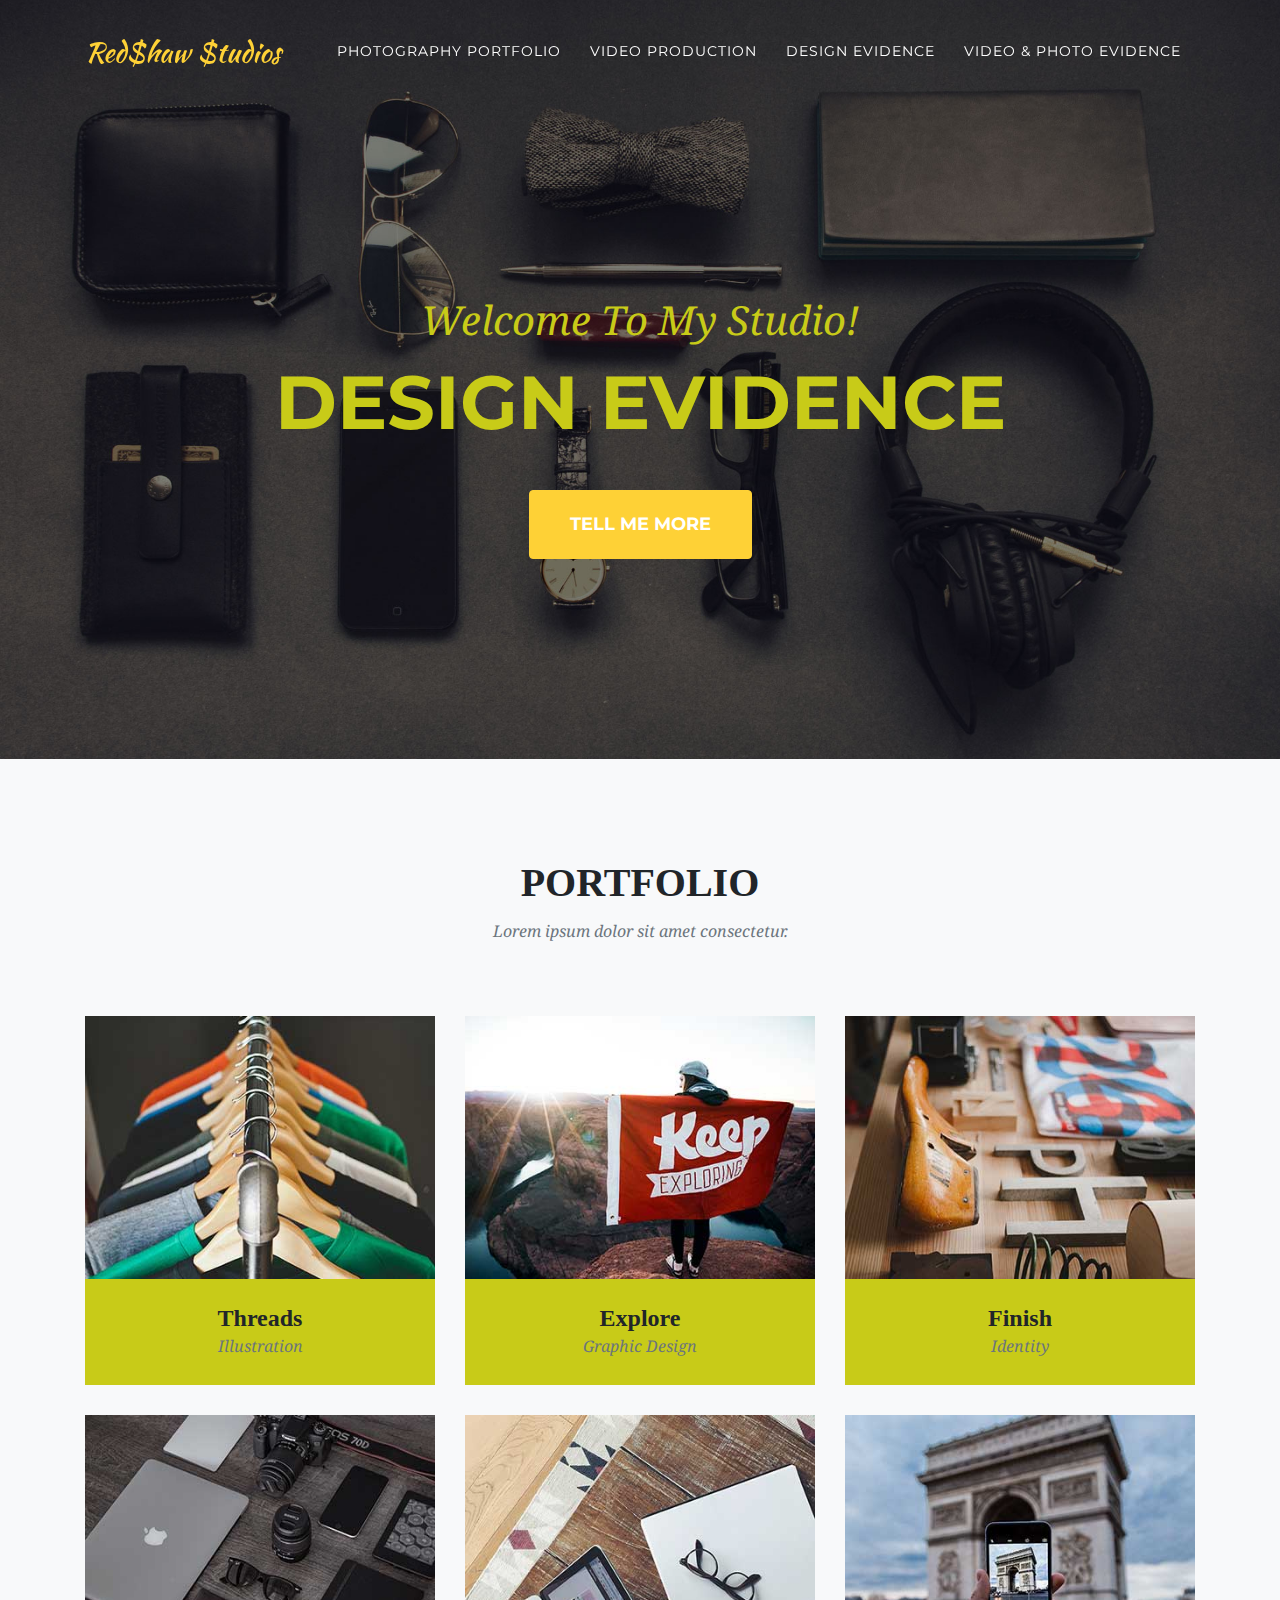
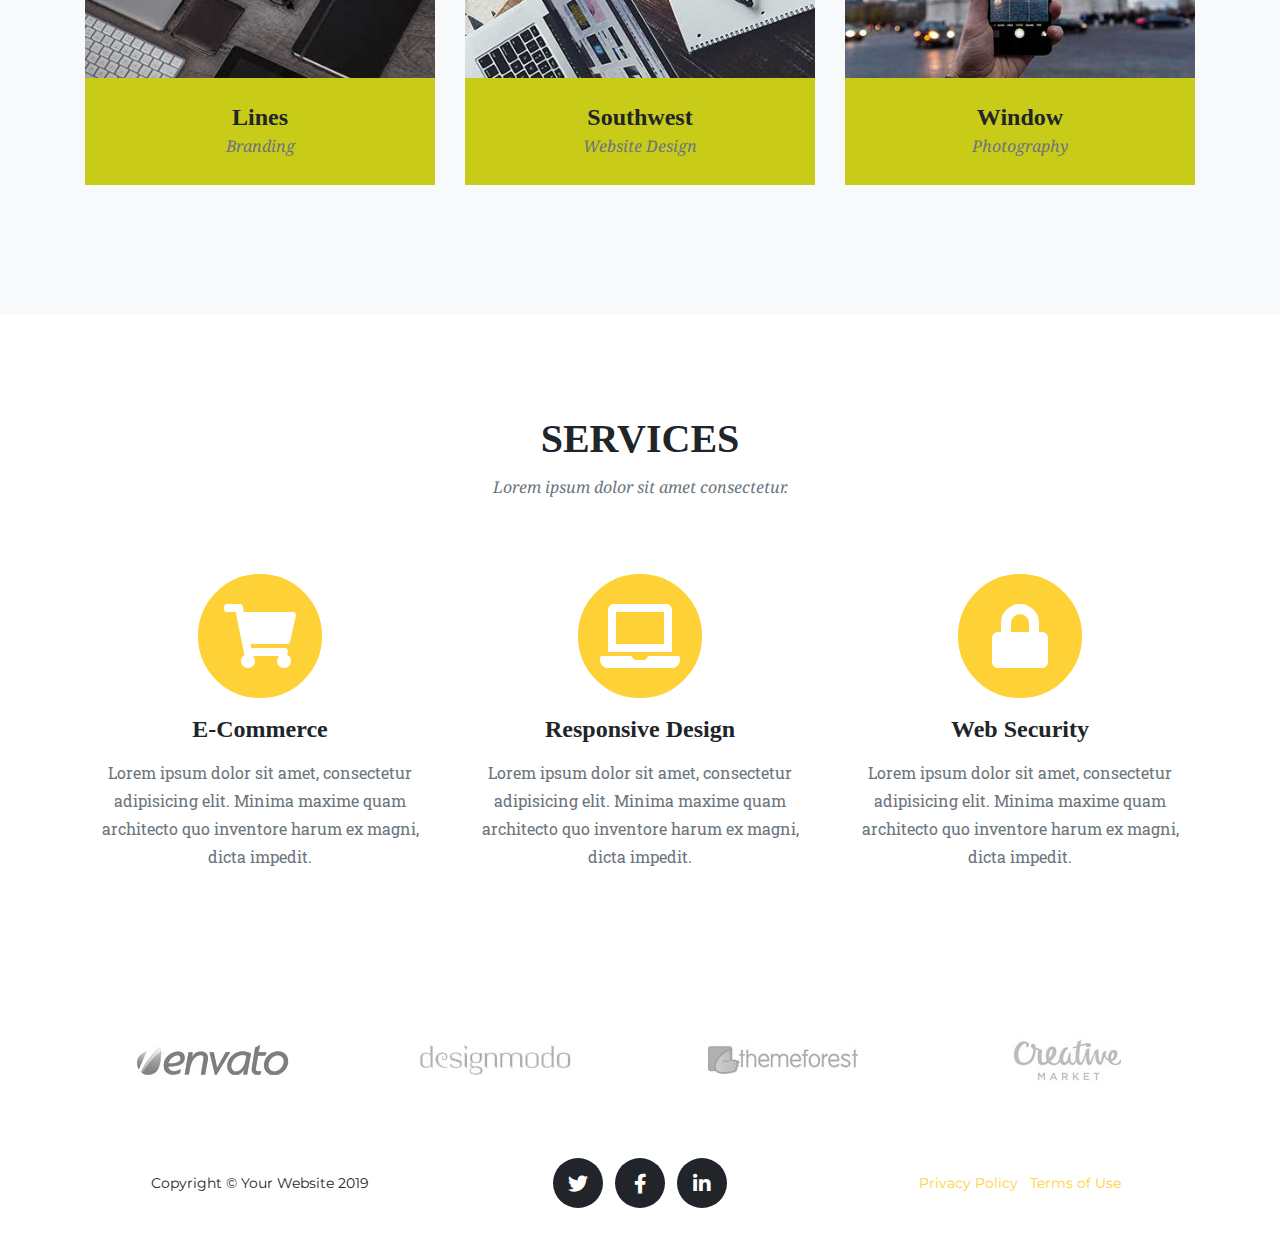
==== design-evidence.html @ 35db387f "initial commit" ====
<!DOCTYPE html>
<html lang="en">

<head>

  <meta charset="utf-8">
  <meta name="viewport" content="width=device-width, initial-scale=1, shrink-to-fit=no">
  <meta name="description" content="">
  <meta name="author" content="">

  <title>Agency - Start Bootstrap Theme</title>

  <!-- Bootstrap core CSS -->
  <link href="vendor/bootstrap/css/bootstrap.min.css" rel="stylesheet">

  <!-- Custom fonts for this template -->
  <link href="vendor/fontawesome-free/css/all.min.css" rel="stylesheet" type="text/css">
  <link href="https://fonts.googleapis.com/css?family=Montserrat:400,700" rel="stylesheet" type="text/css">
  <link href='https://fonts.googleapis.com/css?family=Kaushan+Script' rel='stylesheet' type='text/css'>
  <link href='https://fonts.googleapis.com/css?family=Droid+Serif:400,700,400italic,700italic' rel='stylesheet' type='text/css'>
  <link href='https://fonts.googleapis.com/css?family=Roboto+Slab:400,100,300,700' rel='stylesheet' type='text/css'>

  <!-- Custom styles for this template -->
  <link href="css/agency.css" rel="stylesheet">

</head>

<body id="page-top">

  <!-- Navigation -->
  <nav class="navbar navbar-expand-lg navbar-dark fixed-top" id="mainNav">
    <div class="container">
      <a class="navbar-brand" href="index.html">Red$haw $tudios</a>
      <button class="navbar-toggler navbar-toggler-right" type="button" data-toggle="collapse" data-target="#navbarResponsive" aria-controls="navbarResponsive" aria-expanded="false" aria-label="Toggle navigation">
        Menu
        <i class="fas fa-bars"></i>
      </button>
      <div class="collapse navbar-collapse" id="navbarResponsive">
        <ul class="navbar-nav text-uppercase ml-auto">
          <li class="nav-item">
            <a class="nav-link" href="photography-portfolio.html">Photography Portfolio</a>
          </li>
          <li class="nav-item">
            <a class="nav-link" href="video-production.html">Video Production</a>
          </li>
          <li class="nav-item">
            <a class="nav-link" href="design-evidence.html">Design Evidence</a>
          </li>
          <li class="nav-item">
            <a class="nav-link" href="video-photography-evidence.html">Video & Photo Evidence</a>
          </li>

        </ul>
      </div>
    </div>
  </nav>

  <!-- Header -->
  <header class="masthead">
    <div class="container">
      <div class="intro-text">
        <div class="intro-lead-in">Welcome To My Studio!</div>
        <div class="intro-heading text-uppercase">Design Evidence</div>
        <a class="btn btn-primary btn-xl text-uppercase js-scroll-trigger" href="#services">Tell Me More</a>
      </div>
    </div>
  </header>



  <!-- Portfolio Grid -->
  <section class="bg-light page-section" id="portfolio">
    <div class="container">
      <div class="row">
        <div class="col-lg-12 text-center">
          <h2 class="section-heading text-uppercase">Portfolio</h2>
          <h3 class="section-subheading text-muted">Lorem ipsum dolor sit amet consectetur.</h3>
        </div>
      </div>
      <div class="row">
        <div class="col-md-4 col-sm-6 portfolio-item">
          <a class="portfolio-link" data-toggle="modal" href="#portfolioModal1">
            <div class="portfolio-hover">
              <div class="portfolio-hover-content">
                <i class="fas fa-plus fa-3x"></i>
              </div>
            </div>
            <img class="img-fluid" src="img/portfolio/01-thumbnail.jpg" alt="">
          </a>
          <div class="portfolio-caption">
            <h4>Threads</h4>
            <p class="text-muted">Illustration</p>
          </div>
        </div>
        <div class="col-md-4 col-sm-6 portfolio-item">
          <a class="portfolio-link" data-toggle="modal" href="#portfolioModal2">
            <div class="portfolio-hover">
              <div class="portfolio-hover-content">
                <i class="fas fa-plus fa-3x"></i>
              </div>
            </div>
            <img class="img-fluid" src="img/portfolio/02-thumbnail.jpg" alt="">
          </a>
          <div class="portfolio-caption">
            <h4>Explore</h4>
            <p class="text-muted">Graphic Design</p>
          </div>
        </div>
        <div class="col-md-4 col-sm-6 portfolio-item">
          <a class="portfolio-link" data-toggle="modal" href="#portfolioModal3">
            <div class="portfolio-hover">
              <div class="portfolio-hover-content">
                <i class="fas fa-plus fa-3x"></i>
              </div>
            </div>
            <img class="img-fluid" src="img/portfolio/03-thumbnail.jpg" alt="">
          </a>
          <div class="portfolio-caption">
            <h4>Finish</h4>
            <p class="text-muted">Identity</p>
          </div>
        </div>
        <div class="col-md-4 col-sm-6 portfolio-item">
          <a class="portfolio-link" data-toggle="modal" href="#portfolioModal4">
            <div class="portfolio-hover">
              <div class="portfolio-hover-content">
                <i class="fas fa-plus fa-3x"></i>
              </div>
            </div>
            <img class="img-fluid" src="img/portfolio/04-thumbnail.jpg" alt="">
          </a>
          <div class="portfolio-caption">
            <h4>Lines</h4>
            <p class="text-muted">Branding</p>
          </div>
        </div>
        <div class="col-md-4 col-sm-6 portfolio-item">
          <a class="portfolio-link" data-toggle="modal" href="#portfolioModal5">
            <div class="portfolio-hover">
              <div class="portfolio-hover-content">
                <i class="fas fa-plus fa-3x"></i>
              </div>
            </div>
            <img class="img-fluid" src="img/portfolio/05-thumbnail.jpg" alt="">
          </a>
          <div class="portfolio-caption">
            <h4>Southwest</h4>
            <p class="text-muted">Website Design</p>
          </div>
        </div>
        <div class="col-md-4 col-sm-6 portfolio-item">
          <a class="portfolio-link" data-toggle="modal" href="#portfolioModal6">
            <div class="portfolio-hover">
              <div class="portfolio-hover-content">
                <i class="fas fa-plus fa-3x"></i>
              </div>
            </div>
            <img class="img-fluid" src="img/portfolio/06-thumbnail.jpg" alt="">
          </a>
          <div class="portfolio-caption">
            <h4>Window</h4>
            <p class="text-muted">Photography</p>
          </div>
        </div>
      </div>
    </div>
  </section>

  <!-- Services -->
  <section class="page-section" id="services">
    <div class="container">
      <div class="row">
        <div class="col-lg-12 text-center">
          <h2 class="section-heading text-uppercase">Services</h2>
          <h3 class="section-subheading text-muted">Lorem ipsum dolor sit amet consectetur.</h3>
        </div>
      </div>
      <div class="row text-center">
        <div class="col-md-4">
          <span class="fa-stack fa-4x">
            <i class="fas fa-circle fa-stack-2x text-primary"></i>
            <i class="fas fa-shopping-cart fa-stack-1x fa-inverse"></i>
          </span>
          <h4 class="service-heading">E-Commerce</h4>
          <p class="text-muted">Lorem ipsum dolor sit amet, consectetur adipisicing elit. Minima maxime quam architecto quo inventore harum ex magni, dicta impedit.</p>
        </div>
        <div class="col-md-4">
          <span class="fa-stack fa-4x">
            <i class="fas fa-circle fa-stack-2x text-primary"></i>
            <i class="fas fa-laptop fa-stack-1x fa-inverse"></i>
          </span>
          <h4 class="service-heading">Responsive Design</h4>
          <p class="text-muted">Lorem ipsum dolor sit amet, consectetur adipisicing elit. Minima maxime quam architecto quo inventore harum ex magni, dicta impedit.</p>
        </div>
        <div class="col-md-4">
          <span class="fa-stack fa-4x">
            <i class="fas fa-circle fa-stack-2x text-primary"></i>
            <i class="fas fa-lock fa-stack-1x fa-inverse"></i>
          </span>
          <h4 class="service-heading">Web Security</h4>
          <p class="text-muted">Lorem ipsum dolor sit amet, consectetur adipisicing elit. Minima maxime quam architecto quo inventore harum ex magni, dicta impedit.</p>
        </div>
      </div>
    </div>
  </section>




  <!-- Clients -->
  <section class="py-5">
    <div class="container">
      <div class="row">
        <div class="col-md-3 col-sm-6">
          <a href="#">
            <img class="img-fluid d-block mx-auto" src="img/logos/envato.jpg" alt="">
          </a>
        </div>
        <div class="col-md-3 col-sm-6">
          <a href="#">
            <img class="img-fluid d-block mx-auto" src="img/logos/designmodo.jpg" alt="">
          </a>
        </div>
        <div class="col-md-3 col-sm-6">
          <a href="#">
            <img class="img-fluid d-block mx-auto" src="img/logos/themeforest.jpg" alt="">
          </a>
        </div>
        <div class="col-md-3 col-sm-6">
          <a href="#">
            <img class="img-fluid d-block mx-auto" src="img/logos/creative-market.jpg" alt="">
          </a>
        </div>
      </div>
    </div>
  </section>


  <!-- Footer -->
  <footer class="footer">
    <div class="container">
      <div class="row align-items-center">
        <div class="col-md-4">
          <span class="copyright">Copyright &copy; Your Website 2019</span>
        </div>
        <div class="col-md-4">
          <ul class="list-inline social-buttons">
            <li class="list-inline-item">
              <a href="#">
                <i class="fab fa-twitter"></i>
              </a>
            </li>
            <li class="list-inline-item">
              <a href="#">
                <i class="fab fa-facebook-f"></i>
              </a>
            </li>
            <li class="list-inline-item">
              <a href="#">
                <i class="fab fa-linkedin-in"></i>
              </a>
            </li>
          </ul>
        </div>
        <div class="col-md-4">
          <ul class="list-inline quicklinks">
            <li class="list-inline-item">
              <a href="#">Privacy Policy</a>
            </li>
            <li class="list-inline-item">
              <a href="#">Terms of Use</a>
            </li>
          </ul>
        </div>
      </div>
    </div>
  </footer>

  <!-- Portfolio Modals -->

  <!-- Modal 1 -->
  <div class="portfolio-modal modal fade" id="portfolioModal1" tabindex="-1" role="dialog" aria-hidden="true">
    <div class="modal-dialog">
      <div class="modal-content">
        <div class="close-modal" data-dismiss="modal">
          <div class="lr">
            <div class="rl"></div>
          </div>
        </div>
        <div class="container">
          <div class="row">
            <div class="col-lg-8 mx-auto">
              <div class="modal-body">
                <!-- Project Details Go Here -->
                <h2 class="text-uppercase">Project Name</h2>
                <p class="item-intro text-muted">Lorem ipsum dolor sit amet consectetur.</p>
                <img class="img-fluid d-block mx-auto" src="img/portfolio/01-full.jpg" alt="">
                <p>Use this area to describe your project. Lorem ipsum dolor sit amet, consectetur adipisicing elit. Est blanditiis dolorem culpa incidunt minus dignissimos deserunt repellat aperiam quasi sunt officia expedita beatae cupiditate, maiores repudiandae, nostrum, reiciendis facere nemo!</p>
                <ul class="list-inline">
                  <li>Date: January 2017</li>
                  <li>Client: Threads</li>
                  <li>Category: Illustration</li>
                </ul>
                <button class="btn btn-primary" data-dismiss="modal" type="button">
                  <i class="fas fa-times"></i>
                  Close Project</button>
              </div>
            </div>
          </div>
        </div>
      </div>
    </div>
  </div>

  <!-- Modal 2 -->
  <div class="portfolio-modal modal fade" id="portfolioModal2" tabindex="-1" role="dialog" aria-hidden="true">
    <div class="modal-dialog">
      <div class="modal-content">
        <div class="close-modal" data-dismiss="modal">
          <div class="lr">
            <div class="rl"></div>
          </div>
        </div>
        <div class="container">
          <div class="row">
            <div class="col-lg-8 mx-auto">
              <div class="modal-body">
                <!-- Project Details Go Here -->
                <h2 class="text-uppercase">Project Name</h2>
                <p class="item-intro text-muted">Lorem ipsum dolor sit amet consectetur.</p>
                <img class="img-fluid d-block mx-auto" src="img/portfolio/02-full.jpg" alt="">
                <p>Use this area to describe your project. Lorem ipsum dolor sit amet, consectetur adipisicing elit. Est blanditiis dolorem culpa incidunt minus dignissimos deserunt repellat aperiam quasi sunt officia expedita beatae cupiditate, maiores repudiandae, nostrum, reiciendis facere nemo!</p>
                <ul class="list-inline">
                  <li>Date: January 2017</li>
                  <li>Client: Explore</li>
                  <li>Category: Graphic Design</li>
                </ul>
                <button class="btn btn-primary" data-dismiss="modal" type="button">
                  <i class="fas fa-times"></i>
                  Close Project</button>
              </div>
            </div>
          </div>
        </div>
      </div>
    </div>
  </div>

  <!-- Modal 3 -->
  <div class="portfolio-modal modal fade" id="portfolioModal3" tabindex="-1" role="dialog" aria-hidden="true">
    <div class="modal-dialog">
      <div class="modal-content">
        <div class="close-modal" data-dismiss="modal">
          <div class="lr">
            <div class="rl"></div>
          </div>
        </div>
        <div class="container">
          <div class="row">
            <div class="col-lg-8 mx-auto">
              <div class="modal-body">
                <!-- Project Details Go Here -->
                <h2 class="text-uppercase">Project Name</h2>
                <p class="item-intro text-muted">Lorem ipsum dolor sit amet consectetur.</p>
                <img class="img-fluid d-block mx-auto" src="img/portfolio/03-full.jpg" alt="">
                <p>Use this area to describe your project. Lorem ipsum dolor sit amet, consectetur adipisicing elit. Est blanditiis dolorem culpa incidunt minus dignissimos deserunt repellat aperiam quasi sunt officia expedita beatae cupiditate, maiores repudiandae, nostrum, reiciendis facere nemo!</p>
                <ul class="list-inline">
                  <li>Date: January 2017</li>
                  <li>Client: Finish</li>
                  <li>Category: Identity</li>
                </ul>
                <button class="btn btn-primary" data-dismiss="modal" type="button">
                  <i class="fas fa-times"></i>
                  Close Project</button>
              </div>
            </div>
          </div>
        </div>
      </div>
    </div>
  </div>

  <!-- Modal 4 -->
  <div class="portfolio-modal modal fade" id="portfolioModal4" tabindex="-1" role="dialog" aria-hidden="true">
    <div class="modal-dialog">
      <div class="modal-content">
        <div class="close-modal" data-dismiss="modal">
          <div class="lr">
            <div class="rl"></div>
          </div>
        </div>
        <div class="container">
          <div class="row">
            <div class="col-lg-8 mx-auto">
              <div class="modal-body">
                <!-- Project Details Go Here -->
                <h2 class="text-uppercase">Project Name</h2>
                <p class="item-intro text-muted">Lorem ipsum dolor sit amet consectetur.</p>
                <img class="img-fluid d-block mx-auto" src="img/portfolio/04-full.jpg" alt="">
                <p>Use this area to describe your project. Lorem ipsum dolor sit amet, consectetur adipisicing elit. Est blanditiis dolorem culpa incidunt minus dignissimos deserunt repellat aperiam quasi sunt officia expedita beatae cupiditate, maiores repudiandae, nostrum, reiciendis facere nemo!</p>
                <ul class="list-inline">
                  <li>Date: January 2017</li>
                  <li>Client: Lines</li>
                  <li>Category: Branding</li>
                </ul>
                <button class="btn btn-primary" data-dismiss="modal" type="button">
                  <i class="fas fa-times"></i>
                  Close Project</button>
              </div>
            </div>
          </div>
        </div>
      </div>
    </div>
  </div>

  <!-- Modal 5 -->
  <div class="portfolio-modal modal fade" id="portfolioModal5" tabindex="-1" role="dialog" aria-hidden="true">
    <div class="modal-dialog">
      <div class="modal-content">
        <div class="close-modal" data-dismiss="modal">
          <div class="lr">
            <div class="rl"></div>
          </div>
        </div>
        <div class="container">
          <div class="row">
            <div class="col-lg-8 mx-auto">
              <div class="modal-body">
                <!-- Project Details Go Here -->
                <h2 class="text-uppercase">Project Name</h2>
                <p class="item-intro text-muted">Lorem ipsum dolor sit amet consectetur.</p>
                <img class="img-fluid d-block mx-auto" src="img/portfolio/05-full.jpg" alt="">
                <p>Use this area to describe your project. Lorem ipsum dolor sit amet, consectetur adipisicing elit. Est blanditiis dolorem culpa incidunt minus dignissimos deserunt repellat aperiam quasi sunt officia expedita beatae cupiditate, maiores repudiandae, nostrum, reiciendis facere nemo!</p>
                <ul class="list-inline">
                  <li>Date: January 2017</li>
                  <li>Client: Southwest</li>
                  <li>Category: Website Design</li>
                </ul>
                <button class="btn btn-primary" data-dismiss="modal" type="button">
                  <i class="fas fa-times"></i>
                  Close Project</button>
              </div>
            </div>
          </div>
        </div>
      </div>
    </div>
  </div>

  <!-- Modal 6 -->
  <div class="portfolio-modal modal fade" id="portfolioModal6" tabindex="-1" role="dialog" aria-hidden="true">
    <div class="modal-dialog">
      <div class="modal-content">
        <div class="close-modal" data-dismiss="modal">
          <div class="lr">
            <div class="rl"></div>
          </div>
        </div>
        <div class="container">
          <div class="row">
            <div class="col-lg-8 mx-auto">
              <div class="modal-body">
                <!-- Project Details Go Here -->
                <h2 class="text-uppercase">Project Name</h2>
                <p class="item-intro text-muted">Lorem ipsum dolor sit amet consectetur.</p>
                <img class="img-fluid d-block mx-auto" src="img/portfolio/06-full.jpg" alt="">
                <p>Use this area to describe your project. Lorem ipsum dolor sit amet, consectetur adipisicing elit. Est blanditiis dolorem culpa incidunt minus dignissimos deserunt repellat aperiam quasi sunt officia expedita beatae cupiditate, maiores repudiandae, nostrum, reiciendis facere nemo!</p>
                <ul class="list-inline">
                  <li>Date: January 2017</li>
                  <li>Client: Window</li>
                  <li>Category: Photography</li>
                </ul>
                <button class="btn btn-primary" data-dismiss="modal" type="button">
                  <i class="fas fa-times"></i>
                  Close Project</button>
              </div>
            </div>
          </div>
        </div>
      </div>
    </div>
  </div>

  <!-- Bootstrap core JavaScript -->
  <script src="vendor/jquery/jquery.min.js"></script>
  <script src="vendor/bootstrap/js/bootstrap.bundle.min.js"></script>

  <!-- Plugin JavaScript -->
  <script src="vendor/jquery-easing/jquery.easing.min.js"></script>



  <!-- Custom scripts for this template -->
  <script src="js/agency.min.js"></script>

</body>

</html>
---- css/agency.css ----
/*!
 * Start Bootstrap - Agency v5.2.2 (https://startbootstrap.com/template-overviews/agency)
 * Copyright 2013-2019 Start Bootstrap
 * Licensed under MIT (https://github.com/BlackrockDigital/startbootstrap-agency/blob/master/LICENSE)
 */

body {
  overflow-x: hidden;
  font-family: 'Roboto Slab', -apple-system, BlinkMacSystemFont, 'Segoe UI', Roboto, 'Helvetica Neue', Arial, sans-serif, 'Apple Color Emoji', 'Segoe UI Emoji', 'Segoe UI Symbol', 'Noto Color Emoji';
}

p {
  line-height: 1.75;
}

a {
  color: #fed136;
}

a:hover {
  color: #fec503;
}

.text-primary {
  color: #fed136 !important;
}

h1,
h2,
h3,
h4,
h5,
h6 {
  font-weight: 700;
  font-family: 'Staatliches', cursive;
}

.page-section {
  padding: 100px 0;
}

.page-section h2.section-heading {
  font-size: 40px;
  margin-top: 0;
  margin-bottom: 15px;
}

.page-section h3.section-subheading {
  font-size: 16px;
  font-weight: 400;
  font-style: italic;
  margin-bottom: 75px;
  text-transform: none;
  font-family: 'Droid Serif', -apple-system, BlinkMacSystemFont, 'Segoe UI', Roboto, 'Helvetica Neue', Arial, sans-serif, 'Apple Color Emoji', 'Segoe UI Emoji', 'Segoe UI Symbol', 'Noto Color Emoji';
}

@media (min-width: 768px) {
  section {
    padding: 150px 0;
  }
}

::-moz-selection {
  background: #fed136;
  text-shadow: none;
}

::selection {
  background: #fed136;
  text-shadow: none;
}

img::-moz-selection {
  background: transparent;
}

img::selection {
  background: transparent;
}

img::-moz-selection {
  background: transparent;
}

.btn {
  font-family: 'Montserrat', -apple-system, BlinkMacSystemFont, 'Segoe UI', Roboto, 'Helvetica Neue', Arial, sans-serif, 'Apple Color Emoji', 'Segoe UI Emoji', 'Segoe UI Symbol', 'Noto Color Emoji';
  font-weight: 700;
}

.btn-xl {
  font-size: 18px;
  padding: 20px 40px;
}

.btn-primary {
  background-color: #fed136;
  border-color: #fed136;
}

.btn-primary:active, .btn-primary:focus, .btn-primary:hover {
  background-color: #fec810 !important;
  border-color: #fec810 !important;
  color: white;
}

.btn-primary:active, .btn-primary:focus {
  box-shadow: 0 0 0 0.2rem rgba(254, 209, 55, 0.5) !important;
}

#mainNav {
  background-color: #212529;
}

#mainNav .navbar-toggler {
  font-size: 12px;
  right: 0;
  padding: 13px;
  text-transform: uppercase;
  color: white;
  border: 0;
  background-color: #fed136;
  font-family: 'Montserrat', -apple-system, BlinkMacSystemFont, 'Segoe UI', Roboto, 'Helvetica Neue', Arial, sans-serif, 'Apple Color Emoji', 'Segoe UI Emoji', 'Segoe UI Symbol', 'Noto Color Emoji';
}

#mainNav .navbar-brand {
  color: #fed136;
  font-family: 'Kaushan Script', -apple-system, BlinkMacSystemFont, 'Segoe UI', Roboto, 'Helvetica Neue', Arial, sans-serif, 'Apple Color Emoji', 'Segoe UI Emoji', 'Segoe UI Symbol', 'Noto Color Emoji';
}

#mainNav .navbar-brand.active, #mainNav .navbar-brand:active, #mainNav .navbar-brand:focus, #mainNav .navbar-brand:hover {
  color: #fec503;
}

#mainNav .navbar-nav .nav-item .nav-link {
  font-size: 90%;
  font-weight: 400;
  padding: 0.75em 0;
  letter-spacing: 1px;
  color: white;
  font-family: 'Montserrat', -apple-system, BlinkMacSystemFont, 'Segoe UI', Roboto, 'Helvetica Neue', Arial, sans-serif, 'Apple Color Emoji', 'Segoe UI Emoji', 'Segoe UI Symbol', 'Noto Color Emoji';
}

#mainNav .navbar-nav .nav-item .nav-link.active, #mainNav .navbar-nav .nav-item .nav-link:hover {
  color: #fed136;
}

@media (min-width: 992px) {
  #mainNav {
    padding-top: 25px;
    padding-bottom: 25px;
    transition: padding-top 0.3s, padding-bottom 0.3s;
    border: none;
    background-color: transparent;
  }
  #mainNav .navbar-brand {
    font-size: 1.75em;
    transition: all 0.3s;
  }
  #mainNav .navbar-nav .nav-item .nav-link {
    padding: 1.1em 1em !important;
  }
  #mainNav.navbar-shrink {
    padding-top: 0;
    padding-bottom: 0;
    background-color: #212529;
  }
  #mainNav.navbar-shrink .navbar-brand {
    font-size: 1.25em;
    padding: 12px 0;
  }
}

header.masthead {
  text-align: center;
  color: #c8cb18;
  background-image: url("../img/header-bg.jpg");
  background-repeat: no-repeat;
  background-attachment: scroll;
  background-position: center center;
  background-size: cover;
}

header.masthead .intro-text {
  padding-top: 150px;
  padding-bottom: 100px;
}

header.masthead .intro-text .intro-lead-in {
  font-size: 22px;
  font-style: italic;
  line-height: 22px;
  margin-bottom: 25px;
  font-family: 'Droid Serif', -apple-system, BlinkMacSystemFont, 'Segoe UI', Roboto, 'Helvetica Neue', Arial, sans-serif, 'Apple Color Emoji', 'Segoe UI Emoji', 'Segoe UI Symbol', 'Noto Color Emoji';
}

header.masthead .intro-text .intro-heading {
  font-size: 50px;
  font-weight: 700;
  line-height: 50px;
  margin-bottom: 25px;
  font-family: 'Montserrat', -apple-system, BlinkMacSystemFont, 'Segoe UI', Roboto, 'Helvetica Neue', Arial, sans-serif, 'Apple Color Emoji', 'Segoe UI Emoji', 'Segoe UI Symbol', 'Noto Color Emoji';
}

@media (min-width: 768px) {
  header.masthead .intro-text {
    padding-top: 300px;
    padding-bottom: 200px;
  }
  header.masthead .intro-text .intro-lead-in {
    font-size: 40px;
    font-style: italic;
    line-height: 40px;
    margin-bottom: 25px;
    font-family: 'Droid Serif', -apple-system, BlinkMacSystemFont, 'Segoe UI', Roboto, 'Helvetica Neue', Arial, sans-serif, 'Apple Color Emoji', 'Segoe UI Emoji', 'Segoe UI Symbol', 'Noto Color Emoji';
  }
  header.masthead .intro-text .intro-heading {
    font-size: 75px;
    font-weight: 700;
    line-height: 75px;
    margin-bottom: 50px;
    font-family: 'Montserrat', -apple-system, BlinkMacSystemFont, 'Segoe UI', Roboto, 'Helvetica Neue', Arial, sans-serif, 'Apple Color Emoji', 'Segoe UI Emoji', 'Segoe UI Symbol', 'Noto Color Emoji';
  }
}

.service-heading {
  margin: 15px 0;
  text-transform: none;
}

#portfolio .portfolio-item {
  right: 0;
  margin: 0 0 15px;
}

#portfolio .portfolio-item .portfolio-link {
  position: relative;
  display: block;
  max-width: 400px;
  margin: 0 auto;
  cursor: pointer;
}

#portfolio .portfolio-item .portfolio-link .portfolio-hover {
  position: absolute;
  width: 100%;
  height: 100%;
  transition: all ease 0.5s;
  opacity: 0;
  background: rgba(254, 209, 54, 0.9);
}

#portfolio .portfolio-item .portfolio-link .portfolio-hover:hover {
  opacity: 1;
}

#portfolio .portfolio-item .portfolio-link .portfolio-hover .portfolio-hover-content {
  font-size: 20px;
  position: absolute;
  top: 50%;
  width: 100%;
  height: 20px;
  margin-top: -12px;
  text-align: center;
  color: white;
}

#portfolio .portfolio-item .portfolio-link .portfolio-hover .portfolio-hover-content i {
  margin-top: -12px;
}

#portfolio .portfolio-item .portfolio-link .portfolio-hover .portfolio-hover-content h3,
#portfolio .portfolio-item .portfolio-link .portfolio-hover .portfolio-hover-content h4 {
  margin: 0;
}

#portfolio .portfolio-item .portfolio-caption {
  max-width: 400px;
  margin: 0 auto;
  padding: 25px;
  text-align: center;
  background-color: #c8cb18;
}

#portfolio .portfolio-item .portfolio-caption h4 {
  margin: 0;
  text-transform: none;
}

#portfolio .portfolio-item .portfolio-caption p {
  font-size: 16px;
  font-style: italic;
  margin: 0;
  font-family: 'Droid Serif', -apple-system, BlinkMacSystemFont, 'Segoe UI', Roboto, 'Helvetica Neue', Arial, sans-serif, 'Apple Color Emoji', 'Segoe UI Emoji', 'Segoe UI Symbol', 'Noto Color Emoji';
}

#portfolio * {
  z-index: 2;
}

@media (min-width: 767px) {
  #portfolio .portfolio-item {
    margin: 0 0 30px;
  }
}

.portfolio-modal .modal-dialog {
  margin: 1rem;
  max-width: 100vw;
}

.portfolio-modal .modal-content {
  padding: 100px 0;
  text-align: center;
}

.portfolio-modal .modal-content h2 {
  font-size: 3em;
  margin-bottom: 15px;
}

.portfolio-modal .modal-content p {
  margin-bottom: 30px;
}

.portfolio-modal .modal-content p.item-intro {
  font-size: 16px;
  font-style: italic;
  margin: 20px 0 30px;
  font-family: 'Droid Serif', -apple-system, BlinkMacSystemFont, 'Segoe UI', Roboto, 'Helvetica Neue', Arial, sans-serif, 'Apple Color Emoji', 'Segoe UI Emoji', 'Segoe UI Symbol', 'Noto Color Emoji';
}

.portfolio-modal .modal-content ul.list-inline {
  margin-top: 0;
  margin-bottom: 30px;
}

.portfolio-modal .modal-content img {
  margin-bottom: 30px;
}

.portfolio-modal .modal-content button {
  cursor: pointer;
}

.portfolio-modal .close-modal {
  position: absolute;
  top: 25px;
  right: 25px;
  width: 75px;
  height: 75px;
  cursor: pointer;
  background-color: transparent;
}

.portfolio-modal .close-modal:hover {
  opacity: 0.3;
}

.portfolio-modal .close-modal .lr {
  /* Safari and Chrome */
  z-index: 1051;
  width: 1px;
  height: 75px;
  margin-left: 35px;
  /* IE 9 */
  transform: rotate(45deg);
  background-color: #212529;
}

.portfolio-modal .close-modal .lr .rl {
  /* Safari and Chrome */
  z-index: 1052;
  width: 1px;
  height: 75px;
  /* IE 9 */
  transform: rotate(90deg);
  background-color: #212529;
}

.timeline {
  position: relative;
  padding: 0;
  list-style: none;
}

.timeline:before {
  position: absolute;
  top: 0;
  bottom: 0;
  left: 40px;
  width: 2px;
  margin-left: -1.5px;
  content: '';
  background-color: #e9ecef;
}

.timeline > li {
  position: relative;
  min-height: 50px;
  margin-bottom: 50px;
}

.timeline > li:after, .timeline > li:before {
  display: table;
  content: ' ';
}

.timeline > li:after {
  clear: both;
}

.timeline > li .timeline-panel {
  position: relative;
  float: right;
  width: 100%;
  padding: 0 20px 0 100px;
  text-align: left;
}

.timeline > li .timeline-panel:before {
  right: auto;
  left: -15px;
  border-right-width: 15px;
  border-left-width: 0;
}

.timeline > li .timeline-panel:after {
  right: auto;
  left: -14px;
  border-right-width: 14px;
  border-left-width: 0;
}

.timeline > li .timeline-image {
  position: absolute;
  z-index: 100;
  left: 0;
  width: 80px;
  height: 80px;
  margin-left: 0;
  text-align: center;
  color: white;
  border: 7px solid #e9ecef;
  border-radius: 100%;
  background-color: #fed136;
}

.timeline > li .timeline-image h4 {
  font-size: 10px;
  line-height: 14px;
  margin-top: 12px;
}

.timeline > li.timeline-inverted > .timeline-panel {
  float: right;
  padding: 0 20px 0 100px;
  text-align: left;
}

.timeline > li.timeline-inverted > .timeline-panel:before {
  right: auto;
  left: -15px;
  border-right-width: 15px;
  border-left-width: 0;
}

.timeline > li.timeline-inverted > .timeline-panel:after {
  right: auto;
  left: -14px;
  border-right-width: 14px;
  border-left-width: 0;
}

.timeline > li:last-child {
  margin-bottom: 0;
}

.timeline .timeline-heading h4 {
  margin-top: 0;
  color: inherit;
}

.timeline .timeline-heading h4.subheading {
  text-transform: none;
}

.timeline .timeline-body > ul,
.timeline .timeline-body > p {
  margin-bottom: 0;
}

@media (min-width: 768px) {
  .timeline:before {
    left: 50%;
  }
  .timeline > li {
    min-height: 100px;
    margin-bottom: 100px;
  }
  .timeline > li .timeline-panel {
    float: left;
    width: 41%;
    padding: 0 20px 20px 30px;
    text-align: right;
  }
  .timeline > li .timeline-image {
    left: 50%;
    width: 100px;
    height: 100px;
    margin-left: -50px;
  }
  .timeline > li .timeline-image h4 {
    font-size: 13px;
    line-height: 18px;
    margin-top: 16px;
  }
  .timeline > li.timeline-inverted > .timeline-panel {
    float: right;
    padding: 0 30px 20px 20px;
    text-align: left;
  }
}

@media (min-width: 992px) {
  .timeline > li {
    min-height: 150px;
  }
  .timeline > li .timeline-panel {
    padding: 0 20px 20px;
  }
  .timeline > li .timeline-image {
    width: 150px;
    height: 150px;
    margin-left: -75px;
  }
  .timeline > li .timeline-image h4 {
    font-size: 18px;
    line-height: 26px;
    margin-top: 30px;
  }
  .timeline > li.timeline-inverted > .timeline-panel {
    padding: 0 20px 20px;
  }
}

@media (min-width: 1200px) {
  .timeline > li {
    min-height: 170px;
  }
  .timeline > li .timeline-panel {
    padding: 0 20px 20px 100px;
  }
  .timeline > li .timeline-image {
    width: 170px;
    height: 170px;
    margin-left: -85px;
  }
  .timeline > li .timeline-image h4 {
    margin-top: 40px;
  }
  .timeline > li.timeline-inverted > .timeline-panel {
    padding: 0 100px 20px 20px;
  }
}

.team-member {
  margin-bottom: 50px;
  text-align: center;
}

.team-member img {
  width: 225px;
  height: 225px;
  border: 7px solid rgba(0, 0, 0, 0.1);
}

.team-member h4 {
  margin-top: 25px;
  margin-bottom: 0;
  text-transform: none;
}

.team-member p {
  margin-top: 0;
}

section#contact {
  background-color: #212529;
  background-image: url("../img/map-image.png");
  background-repeat: no-repeat;
  background-position: center;
}

section#contact .section-heading {
  color: #fff;
}

section#contact .form-group {
  margin-bottom: 25px;
}

section#contact .form-group input,
section#contact .form-group textarea {
  padding: 20px;
}

section#contact .form-group input.form-control {
  height: auto;
}

section#contact .form-group textarea.form-control {
  height: 248px;
}

section#contact .form-control:focus {
  border-color: #fed136;
  box-shadow: none;
}

section#contact ::-webkit-input-placeholder {
  font-weight: 700;
  color: #ced4da;
  font-family: 'Montserrat', -apple-system, BlinkMacSystemFont, 'Segoe UI', Roboto, 'Helvetica Neue', Arial, sans-serif, 'Apple Color Emoji', 'Segoe UI Emoji', 'Segoe UI Symbol', 'Noto Color Emoji';
}

section#contact :-moz-placeholder {
  font-weight: 700;
  color: #ced4da;
  font-family: 'Montserrat', -apple-system, BlinkMacSystemFont, 'Segoe UI', Roboto, 'Helvetica Neue', Arial, sans-serif, 'Apple Color Emoji', 'Segoe UI Emoji', 'Segoe UI Symbol', 'Noto Color Emoji';
}

section#contact ::-moz-placeholder {
  font-weight: 700;
  color: #ced4da;
  font-family: 'Montserrat', -apple-system, BlinkMacSystemFont, 'Segoe UI', Roboto, 'Helvetica Neue', Arial, sans-serif, 'Apple Color Emoji', 'Segoe UI Emoji', 'Segoe UI Symbol', 'Noto Color Emoji';
}

section#contact :-ms-input-placeholder {
  font-weight: 700;
  color: #ced4da;
  font-family: 'Montserrat', -apple-system, BlinkMacSystemFont, 'Segoe UI', Roboto, 'Helvetica Neue', Arial, sans-serif, 'Apple Color Emoji', 'Segoe UI Emoji', 'Segoe UI Symbol', 'Noto Color Emoji';
}

.footer {
  padding: 25px 0;
  text-align: center;
}

.footer span.copyright {
  font-size: 90%;
  line-height: 40px;
  text-transform: none;
  font-family: 'Montserrat', -apple-system, BlinkMacSystemFont, 'Segoe UI', Roboto, 'Helvetica Neue', Arial, sans-serif, 'Apple Color Emoji', 'Segoe UI Emoji', 'Segoe UI Symbol', 'Noto Color Emoji';
}

.footer ul.quicklinks {
  font-size: 90%;
  line-height: 40px;
  margin-bottom: 0;
  text-transform: none;
  font-family: 'Montserrat', -apple-system, BlinkMacSystemFont, 'Segoe UI', Roboto, 'Helvetica Neue', Arial, sans-serif, 'Apple Color Emoji', 'Segoe UI Emoji', 'Segoe UI Symbol', 'Noto Color Emoji';
}

ul.social-buttons {
  margin-bottom: 0;
}

ul.social-buttons li a {
  font-size: 20px;
  line-height: 50px;
  display: block;
  width: 50px;
  height: 50px;
  transition: all 0.3s;
  color: white;
  border-radius: 100%;
  outline: none;
  background-color: #212529;
}

ul.social-buttons li a:active, ul.social-buttons li a:focus, ul.social-buttons li a:hover {
  background-color: #fed136;
}
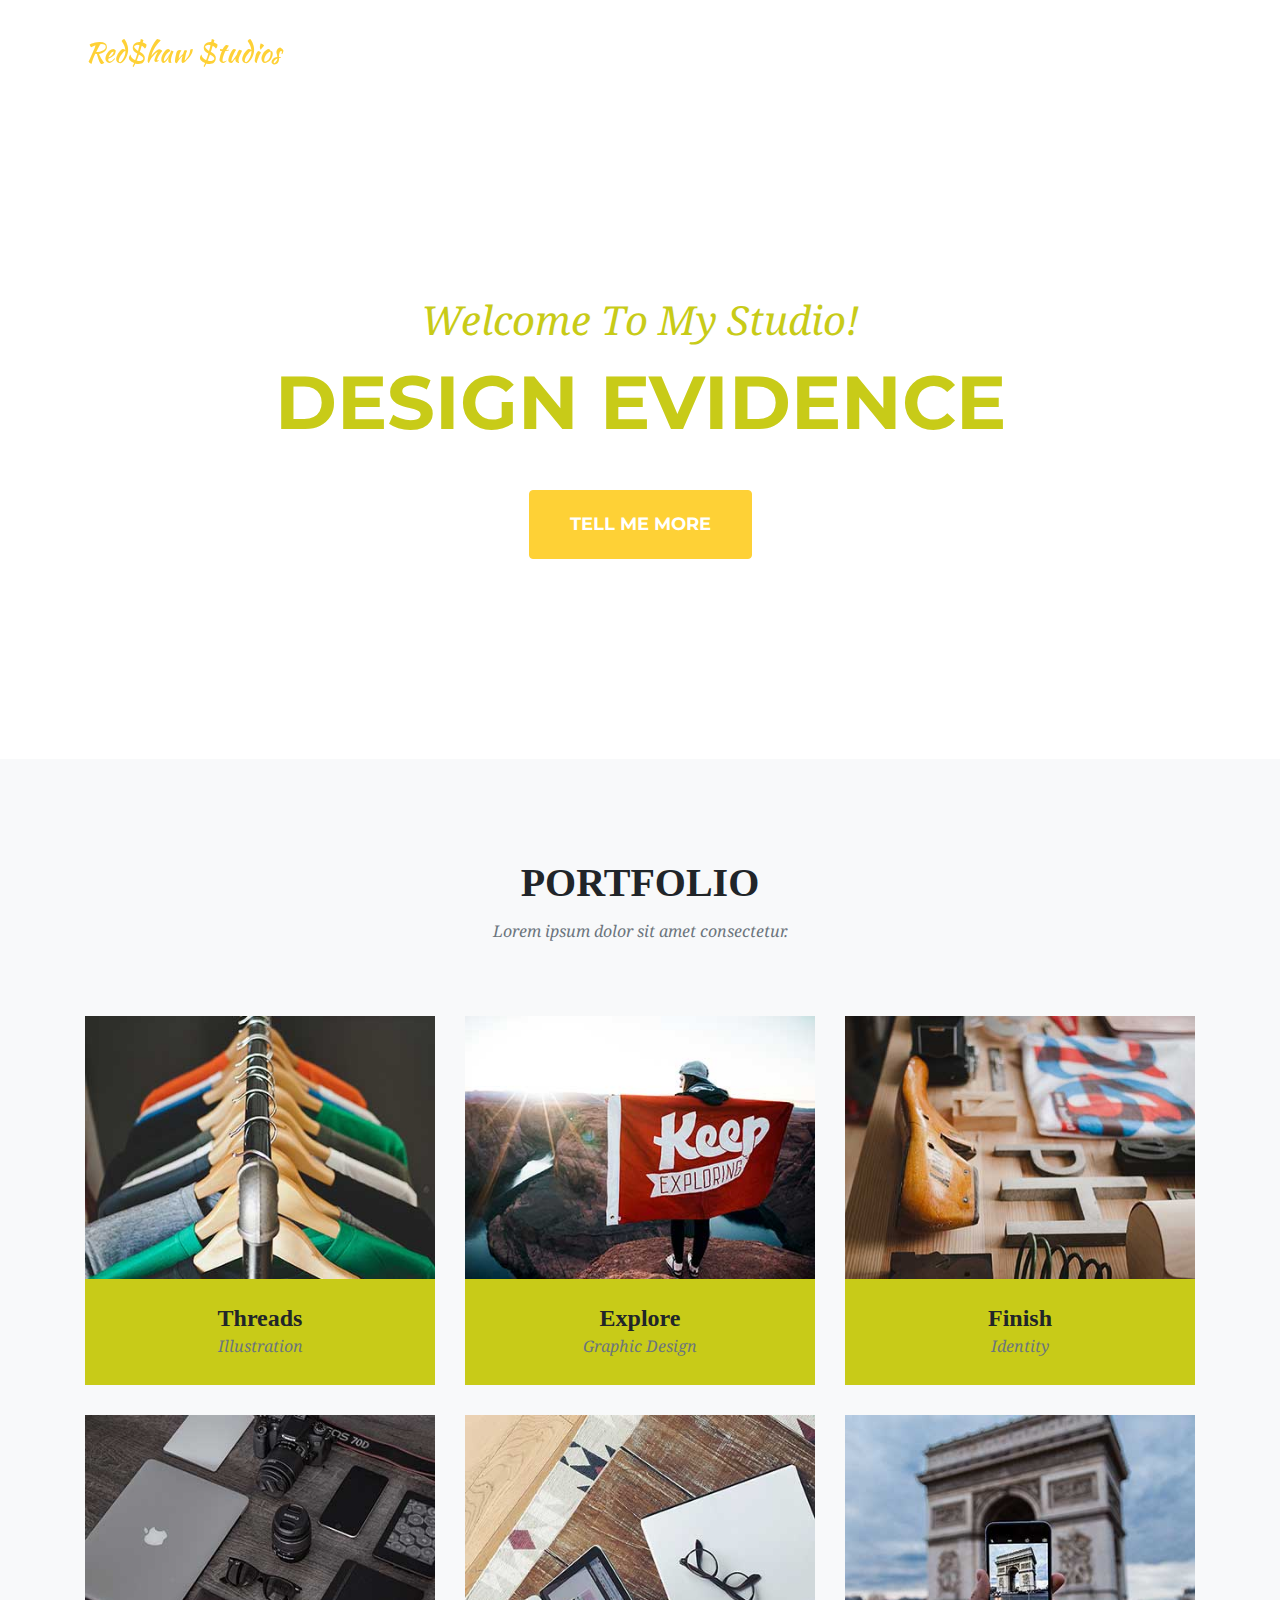
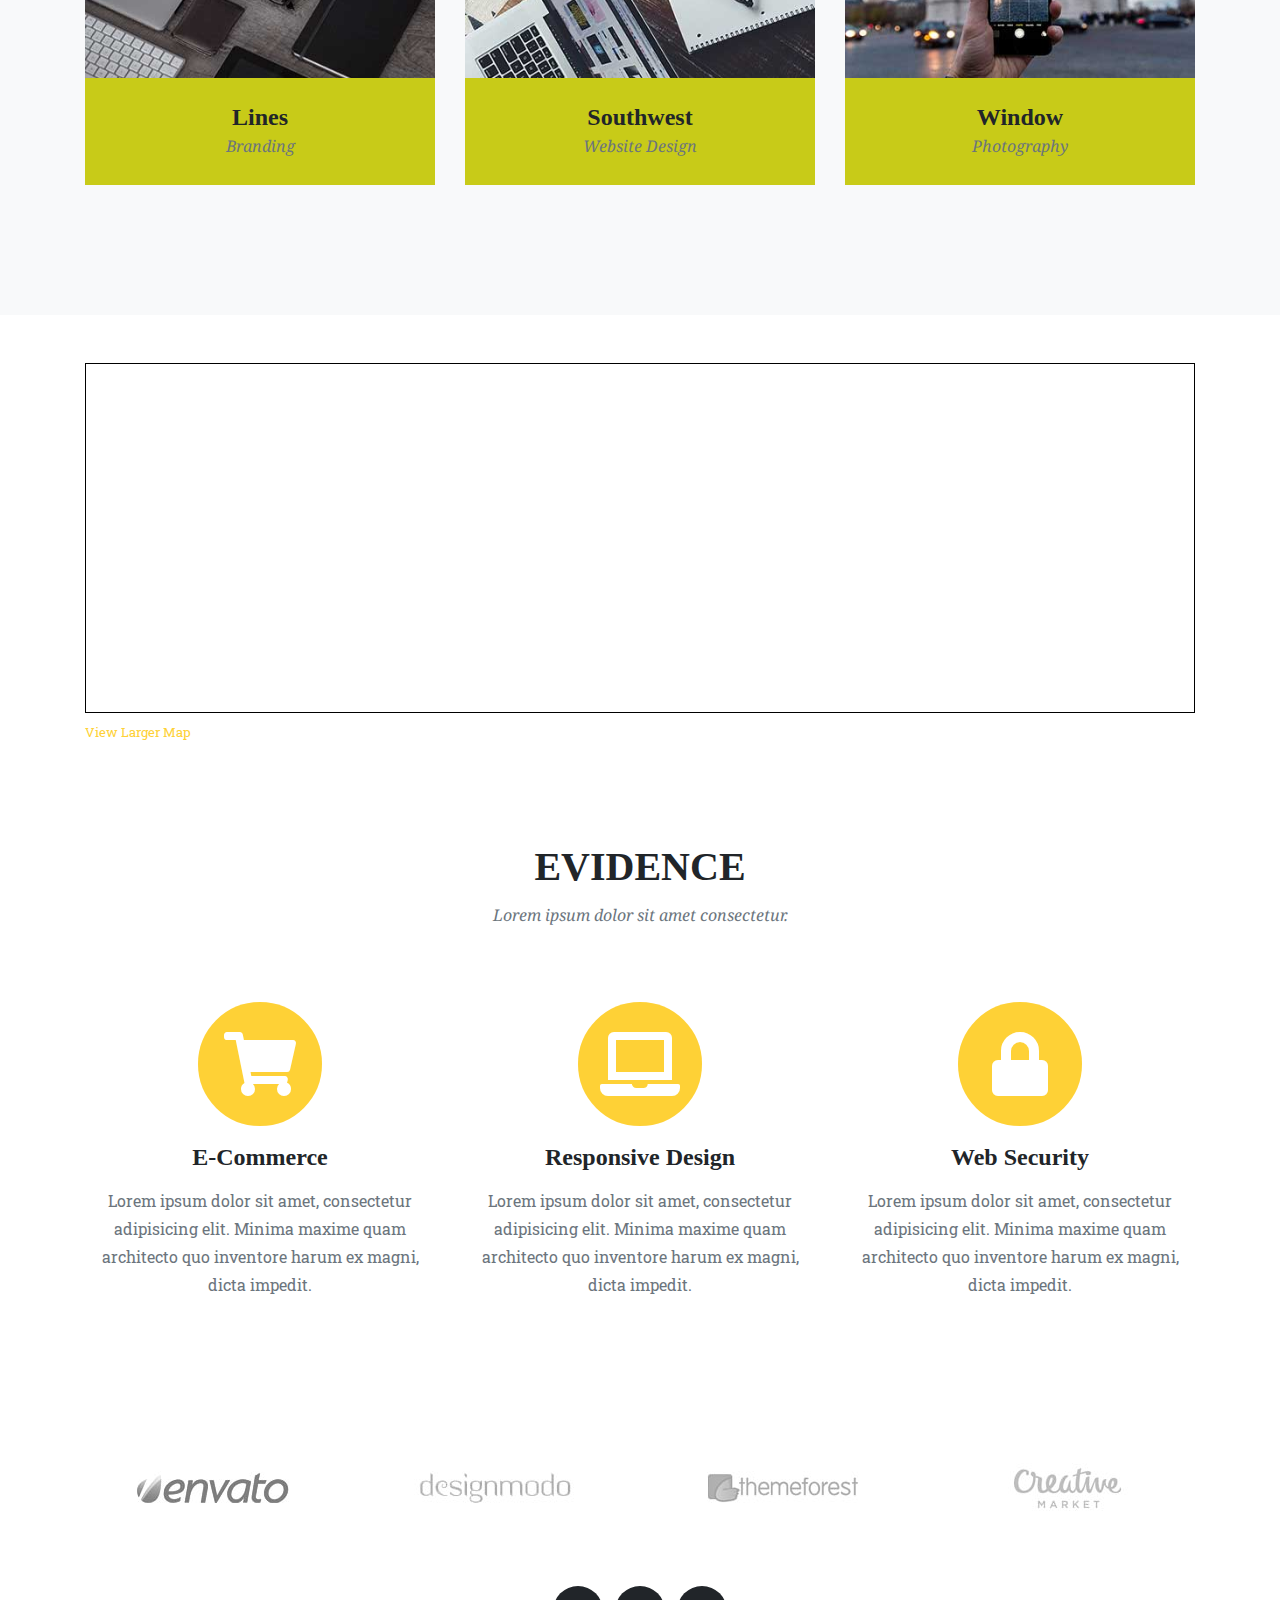
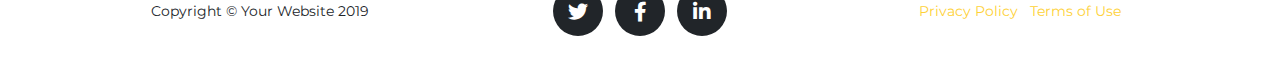
==== commit 02d1102f: "alex" ====
--- a/design-evidence.html
+++ b/design-evidence.html
@@ -67,7 +67,6 @@
   </header>
 
 
-
   <!-- Portfolio Grid -->
   <section class="bg-light page-section" id="portfolio">
     <div class="container">
@@ -166,12 +165,16 @@
     </div>
   </section>
 
+<div class="container mt-5">
+<iframe width="100%" height="350" frameborder="0" scrolling="no" marginheight="0" marginwidth="0" src="https://www.openstreetmap.org/export/embed.html?bbox=-2.3052835464477544%2C53.469107684372155%2C-2.2776889801025395%2C53.4780349399915&amp;layer=mapnik" style="border: 1px solid black"></iframe><br/><small><a href="https://www.openstreetmap.org/#map=16/53.4736/-2.2915">View Larger Map</a></small>
+</div>
+
   <!-- Services -->
   <section class="page-section" id="services">
     <div class="container">
       <div class="row">
         <div class="col-lg-12 text-center">
-          <h2 class="section-heading text-uppercase">Services</h2>
+          <h2 class="section-heading text-uppercase">Evidence</h2>
           <h3 class="section-subheading text-muted">Lorem ipsum dolor sit amet consectetur.</h3>
         </div>
       </div>
--- a/css/agency.css
+++ b/css/agency.css
@@ -173,7 +173,7 @@
 header.masthead {
   text-align: center;
   color: #c8cb18;
-  background-image: url("../img/header-bg.jpg");
+  background-image: url("../img/1.jpg");
   background-repeat: no-repeat;
   background-attachment: scroll;
   background-position: center center;
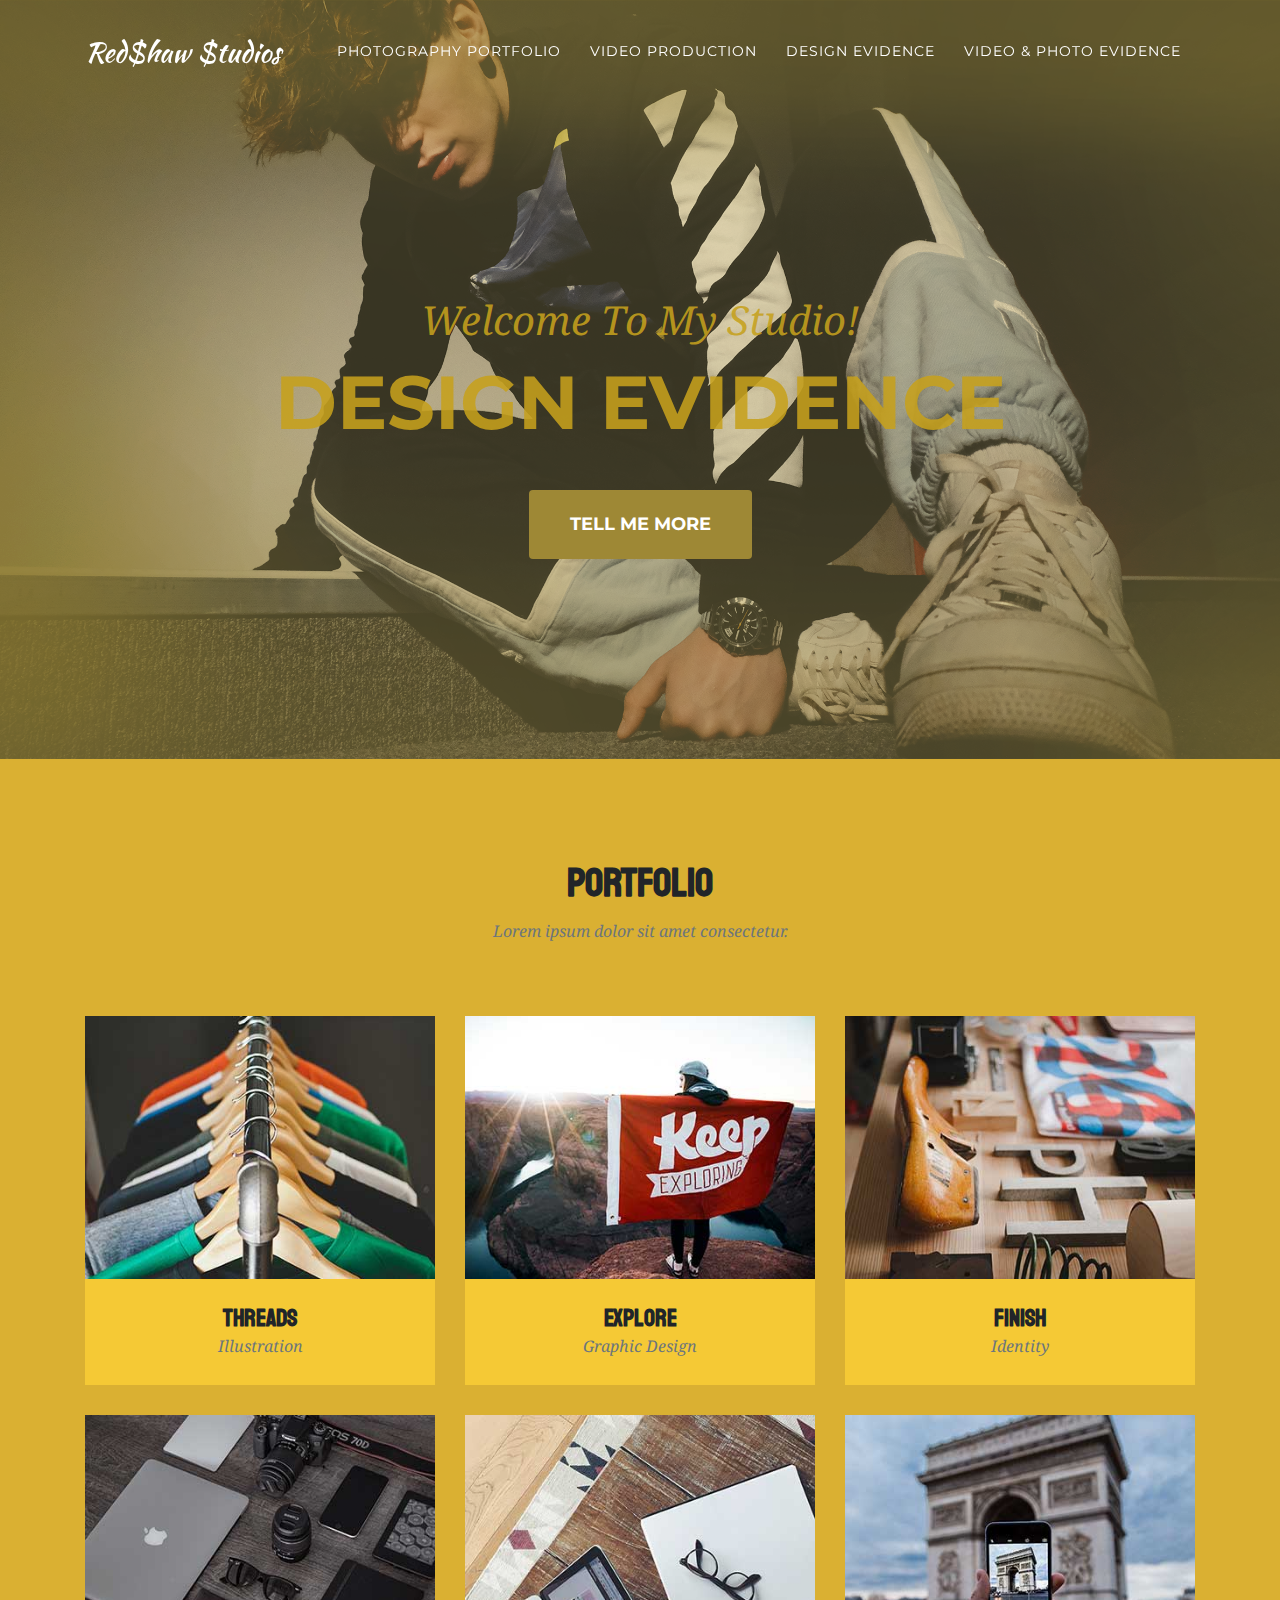
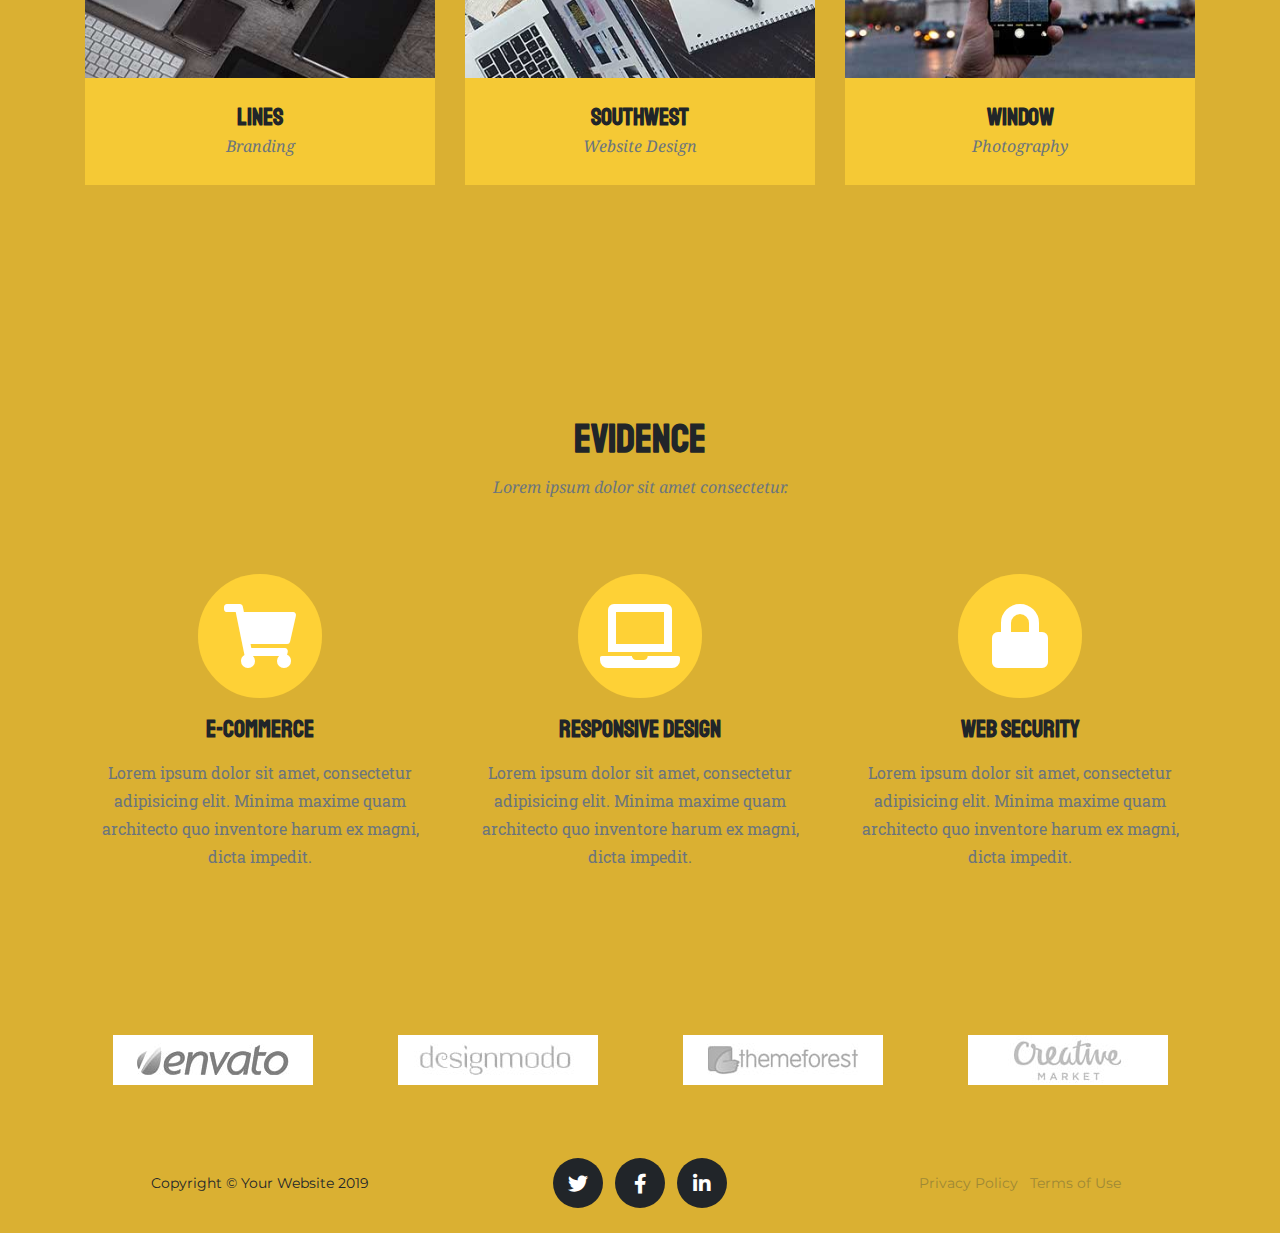
==== commit 0f5140de: "photos in" ====
--- a/design-evidence.html
+++ b/design-evidence.html
@@ -8,7 +8,7 @@
   <meta name="description" content="">
   <meta name="author" content="">
 
-  <title>Agency - Start Bootstrap Theme</title>
+  <title>De$ineEvidence-Red$haw$tudios</title>
 
   <!-- Bootstrap core CSS -->
   <link href="vendor/bootstrap/css/bootstrap.min.css" rel="stylesheet">
@@ -19,13 +19,14 @@
   <link href='https://fonts.googleapis.com/css?family=Kaushan+Script' rel='stylesheet' type='text/css'>
   <link href='https://fonts.googleapis.com/css?family=Droid+Serif:400,700,400italic,700italic' rel='stylesheet' type='text/css'>
   <link href='https://fonts.googleapis.com/css?family=Roboto+Slab:400,100,300,700' rel='stylesheet' type='text/css'>
+  <link href="https://fonts.googleapis.com/css2?family=Staatliches&display=swap" rel="stylesheet">
 
   <!-- Custom styles for this template -->
   <link href="css/agency.css" rel="stylesheet">
 
 </head>
 
-<body id="page-top">
+<body id="page-top" class="fill-colour">
 
   <!-- Navigation -->
   <nav class="navbar navbar-expand-lg navbar-dark fixed-top" id="mainNav">
@@ -68,7 +69,7 @@
 
 
   <!-- Portfolio Grid -->
-  <section class="bg-light page-section" id="portfolio">
+  <section class="bg-light page-section fill-colour" id="portfolio">
     <div class="container">
       <div class="row">
         <div class="col-lg-12 text-center">
@@ -165,9 +166,7 @@
     </div>
   </section>
 
-<div class="container mt-5">
-<iframe width="100%" height="350" frameborder="0" scrolling="no" marginheight="0" marginwidth="0" src="https://www.openstreetmap.org/export/embed.html?bbox=-2.3052835464477544%2C53.469107684372155%2C-2.2776889801025395%2C53.4780349399915&amp;layer=mapnik" style="border: 1px solid black"></iframe><br/><small><a href="https://www.openstreetmap.org/#map=16/53.4736/-2.2915">View Larger Map</a></small>
-</div>
+
 
   <!-- Services -->
   <section class="page-section" id="services">
--- a/css/agency.css
+++ b/css/agency.css
@@ -4,6 +4,10 @@
  * Licensed under MIT (https://github.com/BlackrockDigital/startbootstrap-agency/blob/master/LICENSE)
  */
 
+.fill-colour {
+  background-color: #dab032 !important;
+}
+
 body {
   overflow-x: hidden;
   font-family: 'Roboto Slab', -apple-system, BlinkMacSystemFont, 'Segoe UI', Roboto, 'Helvetica Neue', Arial, sans-serif, 'Apple Color Emoji', 'Segoe UI Emoji', 'Segoe UI Symbol', 'Noto Color Emoji';
@@ -14,7 +18,7 @@
 }
 
 a {
-  color: #fed136;
+  color: #9e8835;
 }
 
 a:hover {
@@ -93,13 +97,14 @@
 }
 
 .btn-primary {
-  background-color: #fed136;
-  border-color: #fed136;
+  background-color: #9e8835;
+  border-color: #9e8835e6;
+
 }
 
 .btn-primary:active, .btn-primary:focus, .btn-primary:hover {
-  background-color: #fec810 !important;
-  border-color: #fec810 !important;
+  background-color: #cea618 !important;
+  border-color: #9e8835 !important;
   color: white;
 }
 
@@ -108,7 +113,7 @@
 }
 
 #mainNav {
-  background-color: #212529;
+  background-color: #9e8835b3;
 }
 
 #mainNav .navbar-toggler {
@@ -118,12 +123,12 @@
   text-transform: uppercase;
   color: white;
   border: 0;
-  background-color: #fed136;
+  background-color: #9e8835b3;
   font-family: 'Montserrat', -apple-system, BlinkMacSystemFont, 'Segoe UI', Roboto, 'Helvetica Neue', Arial, sans-serif, 'Apple Color Emoji', 'Segoe UI Emoji', 'Segoe UI Symbol', 'Noto Color Emoji';
 }
 
 #mainNav .navbar-brand {
-  color: #fed136;
+  color: #ffc800e32;
   font-family: 'Kaushan Script', -apple-system, BlinkMacSystemFont, 'Segoe UI', Roboto, 'Helvetica Neue', Arial, sans-serif, 'Apple Color Emoji', 'Segoe UI Emoji', 'Segoe UI Symbol', 'Noto Color Emoji';
 }
 
@@ -162,7 +167,7 @@
   #mainNav.navbar-shrink {
     padding-top: 0;
     padding-bottom: 0;
-    background-color: #212529;
+    background-color: #9e8835b3;
   }
   #mainNav.navbar-shrink .navbar-brand {
     font-size: 1.25em;
@@ -172,8 +177,8 @@
 
 header.masthead {
   text-align: center;
-  color: #c8cb18;
-  background-image: url("../img/1.jpg");
+  color: #c6a11de0;
+  background-image: url("../img/1a.png");
   background-repeat: no-repeat;
   background-attachment: scroll;
   background-position: center center;
@@ -182,7 +187,7 @@
 
 header.masthead .intro-text {
   padding-top: 150px;
-  padding-bottom: 100px;
+  padding-bottom: 120px;
 }
 
 header.masthead .intro-text .intro-lead-in {
@@ -278,7 +283,7 @@
   margin: 0 auto;
   padding: 25px;
   text-align: center;
-  background-color: #c8cb18;
+  background-color:#face36d6;
 }
 
 #portfolio .portfolio-item .portfolio-caption h4 {
@@ -585,7 +590,7 @@
 }
 
 section#contact {
-  background-color: #212529;
+  background-color: #bcaa60;
   background-image: url("../img/map-image.png");
   background-repeat: no-repeat;
   background-position: center;
@@ -619,7 +624,7 @@
 
 section#contact ::-webkit-input-placeholder {
   font-weight: 700;
-  color: #ced4da;
+  color: #bd9b09db;
   font-family: 'Montserrat', -apple-system, BlinkMacSystemFont, 'Segoe UI', Roboto, 'Helvetica Neue', Arial, sans-serif, 'Apple Color Emoji', 'Segoe UI Emoji', 'Segoe UI Symbol', 'Noto Color Emoji';
 }
 
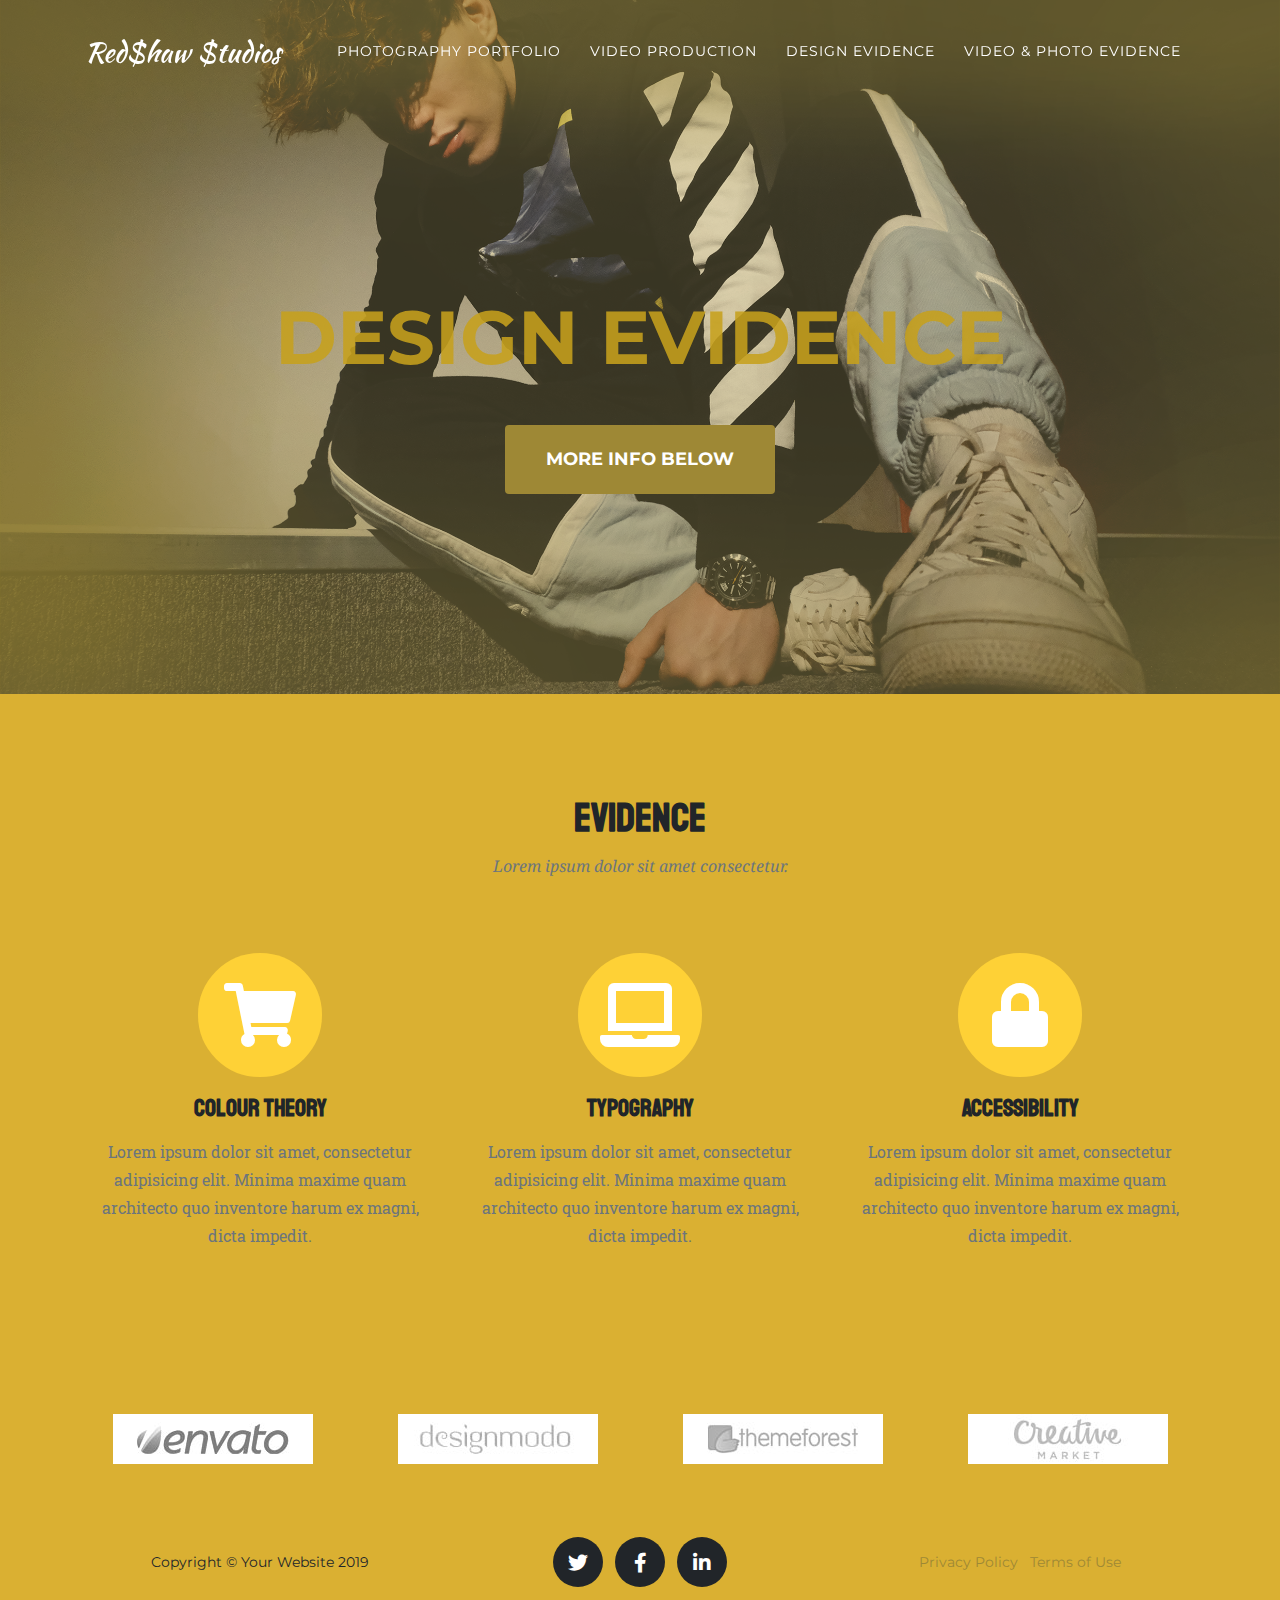
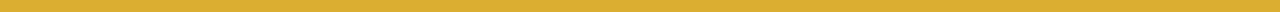
==== commit 207f26ef: "correct places" ====
--- a/design-evidence.html
+++ b/design-evidence.html
@@ -60,111 +60,14 @@
   <header class="masthead">
     <div class="container">
       <div class="intro-text">
-        <div class="intro-lead-in">Welcome To My Studio!</div>
+
         <div class="intro-heading text-uppercase">Design Evidence</div>
-        <a class="btn btn-primary btn-xl text-uppercase js-scroll-trigger" href="#services">Tell Me More</a>
+        <a class="btn btn-primary btn-xl text-uppercase js-scroll-trigger" href="#services">more info below</a>
       </div>
     </div>
   </header>
 
 
-  <!-- Portfolio Grid -->
-  <section class="bg-light page-section fill-colour" id="portfolio">
-    <div class="container">
-      <div class="row">
-        <div class="col-lg-12 text-center">
-          <h2 class="section-heading text-uppercase">Portfolio</h2>
-          <h3 class="section-subheading text-muted">Lorem ipsum dolor sit amet consectetur.</h3>
-        </div>
-      </div>
-      <div class="row">
-        <div class="col-md-4 col-sm-6 portfolio-item">
-          <a class="portfolio-link" data-toggle="modal" href="#portfolioModal1">
-            <div class="portfolio-hover">
-              <div class="portfolio-hover-content">
-                <i class="fas fa-plus fa-3x"></i>
-              </div>
-            </div>
-            <img class="img-fluid" src="img/portfolio/01-thumbnail.jpg" alt="">
-          </a>
-          <div class="portfolio-caption">
-            <h4>Threads</h4>
-            <p class="text-muted">Illustration</p>
-          </div>
-        </div>
-        <div class="col-md-4 col-sm-6 portfolio-item">
-          <a class="portfolio-link" data-toggle="modal" href="#portfolioModal2">
-            <div class="portfolio-hover">
-              <div class="portfolio-hover-content">
-                <i class="fas fa-plus fa-3x"></i>
-              </div>
-            </div>
-            <img class="img-fluid" src="img/portfolio/02-thumbnail.jpg" alt="">
-          </a>
-          <div class="portfolio-caption">
-            <h4>Explore</h4>
-            <p class="text-muted">Graphic Design</p>
-          </div>
-        </div>
-        <div class="col-md-4 col-sm-6 portfolio-item">
-          <a class="portfolio-link" data-toggle="modal" href="#portfolioModal3">
-            <div class="portfolio-hover">
-              <div class="portfolio-hover-content">
-                <i class="fas fa-plus fa-3x"></i>
-              </div>
-            </div>
-            <img class="img-fluid" src="img/portfolio/03-thumbnail.jpg" alt="">
-          </a>
-          <div class="portfolio-caption">
-            <h4>Finish</h4>
-            <p class="text-muted">Identity</p>
-          </div>
-        </div>
-        <div class="col-md-4 col-sm-6 portfolio-item">
-          <a class="portfolio-link" data-toggle="modal" href="#portfolioModal4">
-            <div class="portfolio-hover">
-              <div class="portfolio-hover-content">
-                <i class="fas fa-plus fa-3x"></i>
-              </div>
-            </div>
-            <img class="img-fluid" src="img/portfolio/04-thumbnail.jpg" alt="">
-          </a>
-          <div class="portfolio-caption">
-            <h4>Lines</h4>
-            <p class="text-muted">Branding</p>
-          </div>
-        </div>
-        <div class="col-md-4 col-sm-6 portfolio-item">
-          <a class="portfolio-link" data-toggle="modal" href="#portfolioModal5">
-            <div class="portfolio-hover">
-              <div class="portfolio-hover-content">
-                <i class="fas fa-plus fa-3x"></i>
-              </div>
-            </div>
-            <img class="img-fluid" src="img/portfolio/05-thumbnail.jpg" alt="">
-          </a>
-          <div class="portfolio-caption">
-            <h4>Southwest</h4>
-            <p class="text-muted">Website Design</p>
-          </div>
-        </div>
-        <div class="col-md-4 col-sm-6 portfolio-item">
-          <a class="portfolio-link" data-toggle="modal" href="#portfolioModal6">
-            <div class="portfolio-hover">
-              <div class="portfolio-hover-content">
-                <i class="fas fa-plus fa-3x"></i>
-              </div>
-            </div>
-            <img class="img-fluid" src="img/portfolio/06-thumbnail.jpg" alt="">
-          </a>
-          <div class="portfolio-caption">
-            <h4>Window</h4>
-            <p class="text-muted">Photography</p>
-          </div>
-        </div>
-      </div>
-    </div>
-  </section>
 
 
 
@@ -183,7 +86,7 @@
             <i class="fas fa-circle fa-stack-2x text-primary"></i>
             <i class="fas fa-shopping-cart fa-stack-1x fa-inverse"></i>
           </span>
-          <h4 class="service-heading">E-Commerce</h4>
+          <h4 class="service-heading">colour theory</h4>
           <p class="text-muted">Lorem ipsum dolor sit amet, consectetur adipisicing elit. Minima maxime quam architecto quo inventore harum ex magni, dicta impedit.</p>
         </div>
         <div class="col-md-4">
@@ -191,7 +94,7 @@
             <i class="fas fa-circle fa-stack-2x text-primary"></i>
             <i class="fas fa-laptop fa-stack-1x fa-inverse"></i>
           </span>
-          <h4 class="service-heading">Responsive Design</h4>
+          <h4 class="service-heading">typography</h4>
           <p class="text-muted">Lorem ipsum dolor sit amet, consectetur adipisicing elit. Minima maxime quam architecto quo inventore harum ex magni, dicta impedit.</p>
         </div>
         <div class="col-md-4">
@@ -199,7 +102,7 @@
             <i class="fas fa-circle fa-stack-2x text-primary"></i>
             <i class="fas fa-lock fa-stack-1x fa-inverse"></i>
           </span>
-          <h4 class="service-heading">Web Security</h4>
+          <h4 class="service-heading">accessibility</h4>
           <p class="text-muted">Lorem ipsum dolor sit amet, consectetur adipisicing elit. Minima maxime quam architecto quo inventore harum ex magni, dicta impedit.</p>
         </div>
       </div>
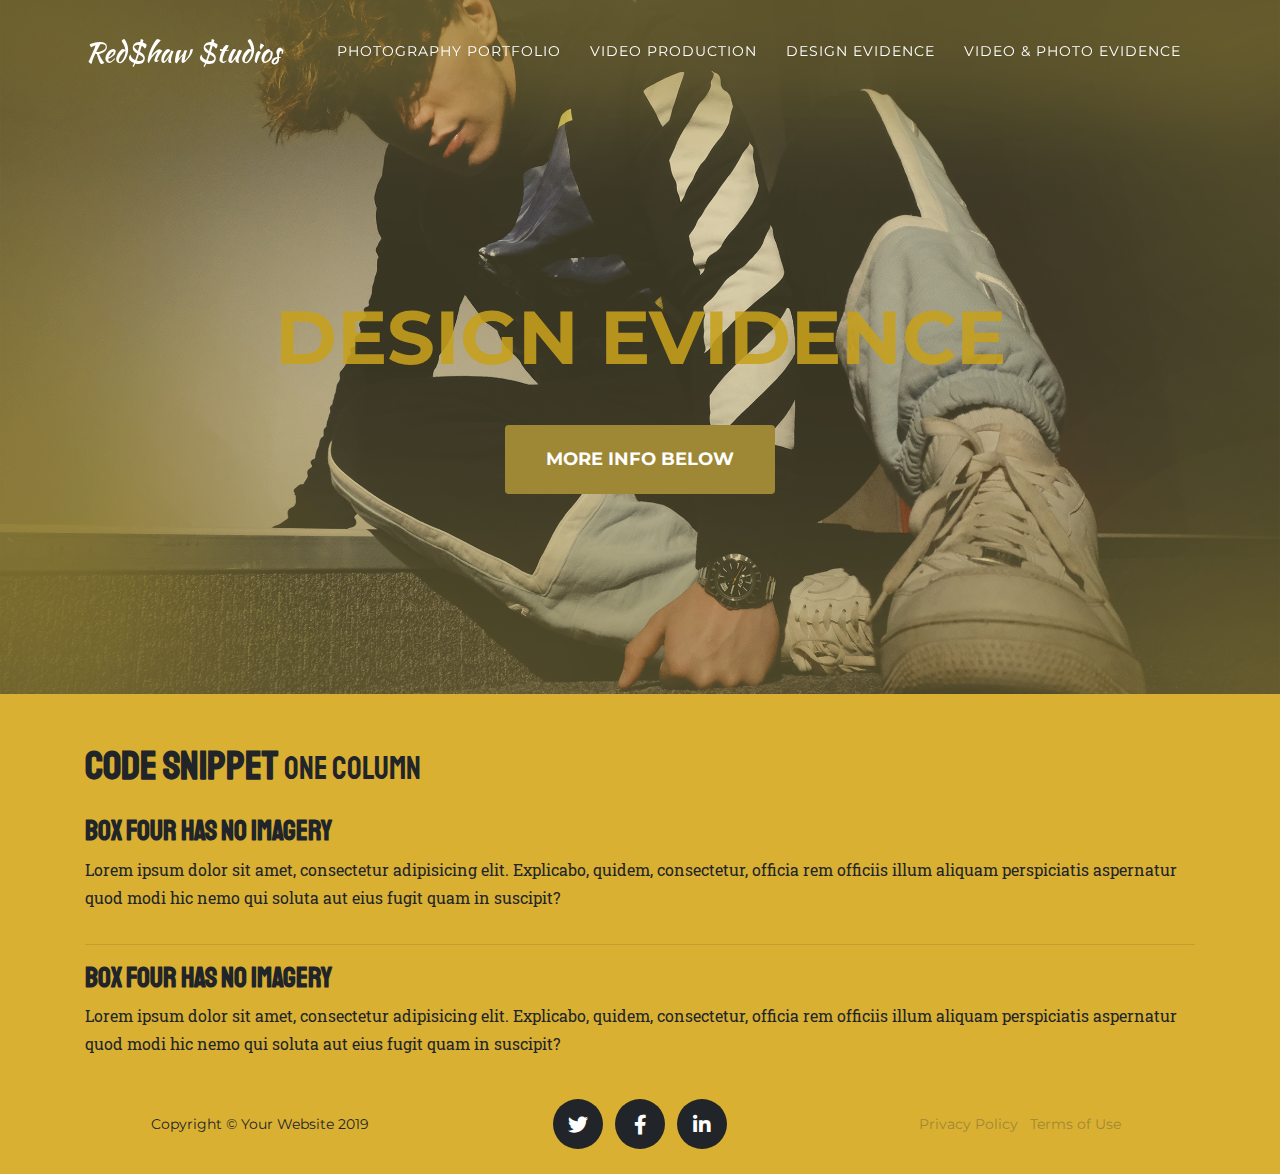
==== commit daa34367: "colums" ====
--- a/design-evidence.html
+++ b/design-evidence.html
@@ -68,77 +68,36 @@
   </header>
 
 
-
-
-
-  <!-- Services -->
-  <section class="page-section" id="services">
-    <div class="container">
-      <div class="row">
-        <div class="col-lg-12 text-center">
-          <h2 class="section-heading text-uppercase">Evidence</h2>
-          <h3 class="section-subheading text-muted">Lorem ipsum dolor sit amet consectetur.</h3>
-        </div>
-      </div>
-      <div class="row text-center">
-        <div class="col-md-4">
-          <span class="fa-stack fa-4x">
-            <i class="fas fa-circle fa-stack-2x text-primary"></i>
-            <i class="fas fa-shopping-cart fa-stack-1x fa-inverse"></i>
-          </span>
-          <h4 class="service-heading">colour theory</h4>
-          <p class="text-muted">Lorem ipsum dolor sit amet, consectetur adipisicing elit. Minima maxime quam architecto quo inventore harum ex magni, dicta impedit.</p>
-        </div>
-        <div class="col-md-4">
-          <span class="fa-stack fa-4x">
-            <i class="fas fa-circle fa-stack-2x text-primary"></i>
-            <i class="fas fa-laptop fa-stack-1x fa-inverse"></i>
-          </span>
-          <h4 class="service-heading">typography</h4>
-          <p class="text-muted">Lorem ipsum dolor sit amet, consectetur adipisicing elit. Minima maxime quam architecto quo inventore harum ex magni, dicta impedit.</p>
-        </div>
-        <div class="col-md-4">
-          <span class="fa-stack fa-4x">
-            <i class="fas fa-circle fa-stack-2x text-primary"></i>
-            <i class="fas fa-lock fa-stack-1x fa-inverse"></i>
-          </span>
-          <h4 class="service-heading">accessibility</h4>
-          <p class="text-muted">Lorem ipsum dolor sit amet, consectetur adipisicing elit. Minima maxime quam architecto quo inventore harum ex magni, dicta impedit.</p>
-        </div>
-      </div>
-    </div>
-  </section>
-
-
-
-
-  <!-- Clients -->
-  <section class="py-5">
-    <div class="container">
-      <div class="row">
-        <div class="col-md-3 col-sm-6">
-          <a href="#">
-            <img class="img-fluid d-block mx-auto" src="img/logos/envato.jpg" alt="">
-          </a>
-        </div>
-        <div class="col-md-3 col-sm-6">
-          <a href="#">
-            <img class="img-fluid d-block mx-auto" src="img/logos/designmodo.jpg" alt="">
-          </a>
-        </div>
-        <div class="col-md-3 col-sm-6">
-          <a href="#">
-            <img class="img-fluid d-block mx-auto" src="img/logos/themeforest.jpg" alt="">
-          </a>
-        </div>
-        <div class="col-md-3 col-sm-6">
-          <a href="#">
-            <img class="img-fluid d-block mx-auto" src="img/logos/creative-market.jpg" alt="">
-          </a>
-        </div>
-      </div>
-    </div>
-  </section>
+  <!-- Page Content -->
+      <div class="container mt-5">
+        <!-- Page Heading -->
+        <h1 class="my-4">Code Snippet
+          <small>One Column</small>
+        </h1>
+        <!-- Project One -->
+
+        <div class="row">
+          <div class="col-md-12">
+            <h3>Box Four has no imagery</h3>
+            <p>Lorem ipsum dolor sit amet, consectetur adipisicing elit. Explicabo, quidem, consectetur, officia rem officiis illum aliquam perspiciatis aspernatur quod modi hic nemo qui soluta aut eius fugit quam in suscipit?</p>
+          </div>
+        </div>
+        <!-- /.row -->
+        <hr>
+           <!-- Project Two -->
+
+        <div class="row">
+          <div class="col-md-12">
+            <h3>Box Four has no imagery</h3>
+            <p>Lorem ipsum dolor sit amet, consectetur adipisicing elit. Explicabo, quidem, consectetur, officia rem officiis illum aliquam perspiciatis aspernatur quod modi hic nemo qui soluta aut eius fugit quam in suscipit?</p>
+          </div>
+        </div>
+
+
+      </div>
+      <!-- /.container -->
+
+
 
 
   <!-- Footer -->
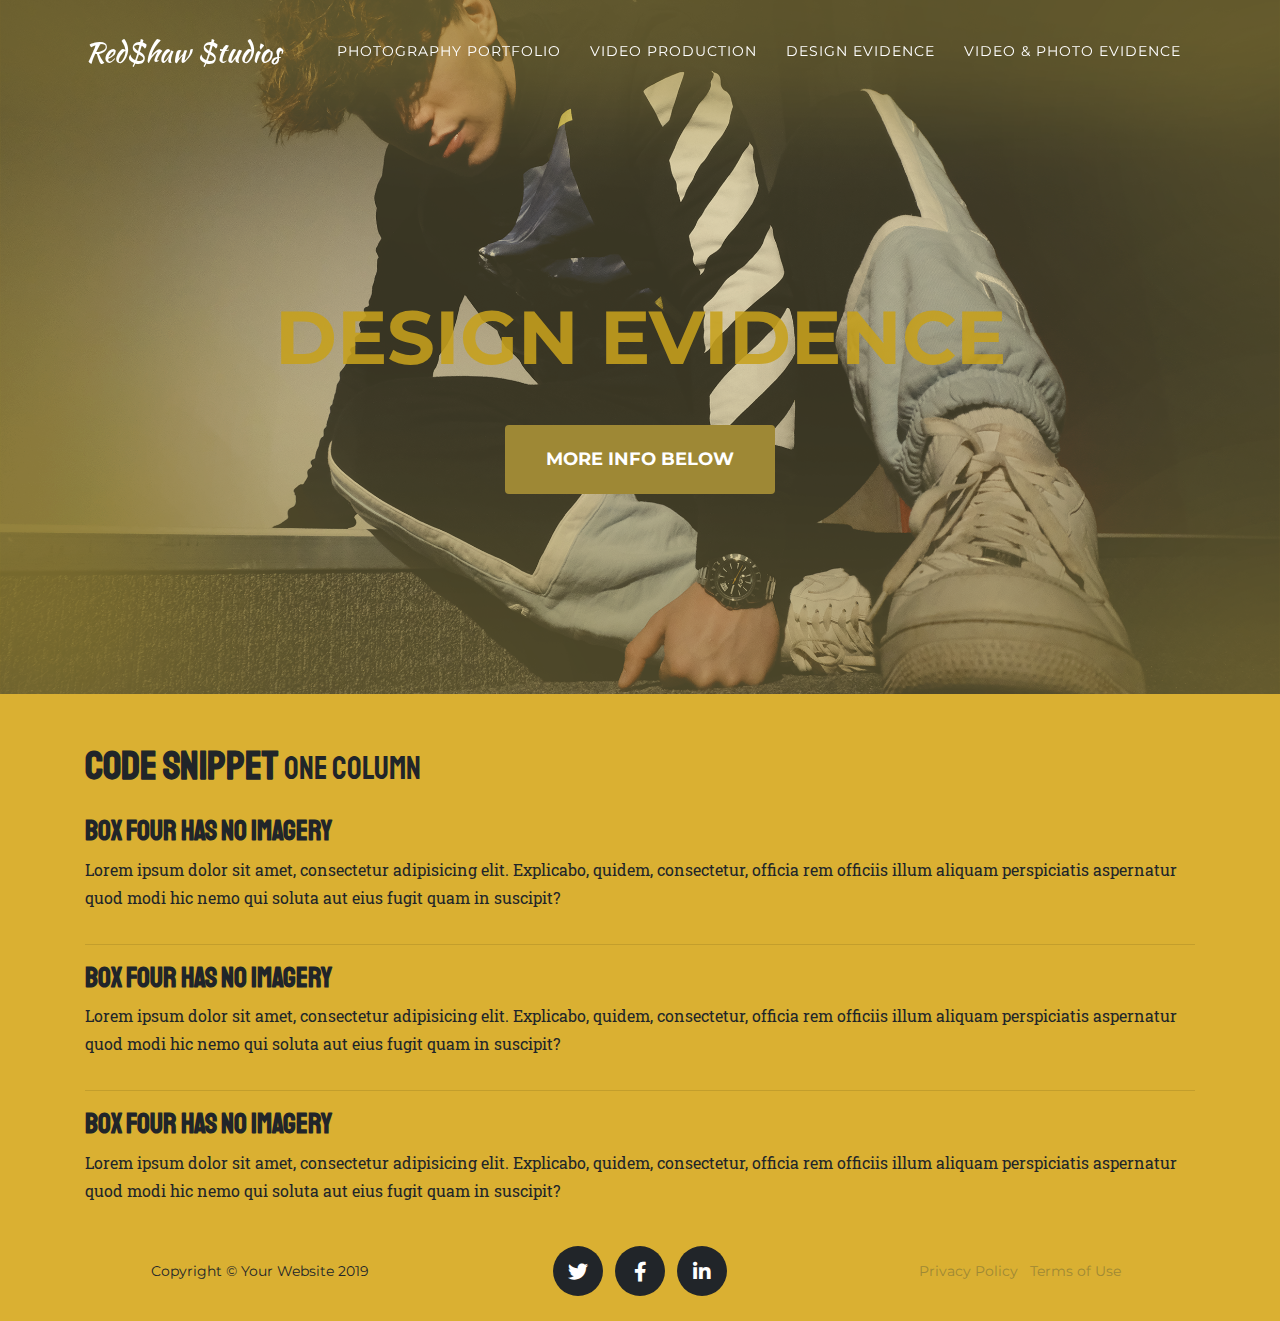
==== commit 9243b9d0: "text" ====
--- a/design-evidence.html
+++ b/design-evidence.html
@@ -20,6 +20,7 @@
   <link href='https://fonts.googleapis.com/css?family=Droid+Serif:400,700,400italic,700italic' rel='stylesheet' type='text/css'>
   <link href='https://fonts.googleapis.com/css?family=Roboto+Slab:400,100,300,700' rel='stylesheet' type='text/css'>
   <link href="https://fonts.googleapis.com/css2?family=Staatliches&display=swap" rel="stylesheet">
+<link href='https://fonts.googleapis.com/css2?family=Roboto&display=swap' rel='stylesheet' type='text/css'>
 
   <!-- Custom styles for this template -->
   <link href="css/agency.css" rel="stylesheet">
@@ -92,7 +93,16 @@
             <p>Lorem ipsum dolor sit amet, consectetur adipisicing elit. Explicabo, quidem, consectetur, officia rem officiis illum aliquam perspiciatis aspernatur quod modi hic nemo qui soluta aut eius fugit quam in suscipit?</p>
           </div>
         </div>
-
+        <!-- /.row -->
+        <hr>
+        <!-- Project Two -->
+
+     <div class="row">
+       <div class="col-md-12">
+         <h3>Box Four has no imagery</h3>
+         <p>Lorem ipsum dolor sit amet, consectetur adipisicing elit. Explicabo, quidem, consectetur, officia rem officiis illum aliquam perspiciatis aspernatur quod modi hic nemo qui soluta aut eius fugit quam in suscipit?</p>
+       </div>
+     </div>
 
       </div>
       <!-- /.container -->
--- a/css/agency.css
+++ b/css/agency.css
@@ -52,10 +52,10 @@
 .page-section h3.section-subheading {
   font-size: 16px;
   font-weight: 400;
-  font-style: italic;
+
   margin-bottom: 75px;
   text-transform: none;
-  font-family: 'Droid Serif', -apple-system, BlinkMacSystemFont, 'Segoe UI', Roboto, 'Helvetica Neue', Arial, sans-serif, 'Apple Color Emoji', 'Segoe UI Emoji', 'Segoe UI Symbol', 'Noto Color Emoji';
+font-family: 'Roboto', sans-serif;
 }
 
 @media (min-width: 768px) {
@@ -195,7 +195,7 @@
   font-style: italic;
   line-height: 22px;
   margin-bottom: 25px;
-  font-family: 'Droid Serif', -apple-system, BlinkMacSystemFont, 'Segoe UI', Roboto, 'Helvetica Neue', Arial, sans-serif, 'Apple Color Emoji', 'Segoe UI Emoji', 'Segoe UI Symbol', 'Noto Color Emoji';
+  font-family: 'Roboto', sans-serif;
 }
 
 header.masthead .intro-text .intro-heading {
@@ -216,7 +216,7 @@
     font-style: italic;
     line-height: 40px;
     margin-bottom: 25px;
-    font-family: 'Droid Serif', -apple-system, BlinkMacSystemFont, 'Segoe UI', Roboto, 'Helvetica Neue', Arial, sans-serif, 'Apple Color Emoji', 'Segoe UI Emoji', 'Segoe UI Symbol', 'Noto Color Emoji';
+  font-family: 'Roboto', sans-serif;
   }
   header.masthead .intro-text .intro-heading {
     font-size: 75px;
@@ -295,7 +295,7 @@
   font-size: 16px;
   font-style: italic;
   margin: 0;
-  font-family: 'Droid Serif', -apple-system, BlinkMacSystemFont, 'Segoe UI', Roboto, 'Helvetica Neue', Arial, sans-serif, 'Apple Color Emoji', 'Segoe UI Emoji', 'Segoe UI Symbol', 'Noto Color Emoji';
+font-family: 'Roboto', sans-serif;
 }
 
 #portfolio * {
@@ -331,7 +331,7 @@
   font-size: 16px;
   font-style: italic;
   margin: 20px 0 30px;
-  font-family: 'Droid Serif', -apple-system, BlinkMacSystemFont, 'Segoe UI', Roboto, 'Helvetica Neue', Arial, sans-serif, 'Apple Color Emoji', 'Segoe UI Emoji', 'Segoe UI Symbol', 'Noto Color Emoji';
+font-family: 'Roboto', sans-serif;
 }
 
 .portfolio-modal .modal-content ul.list-inline {
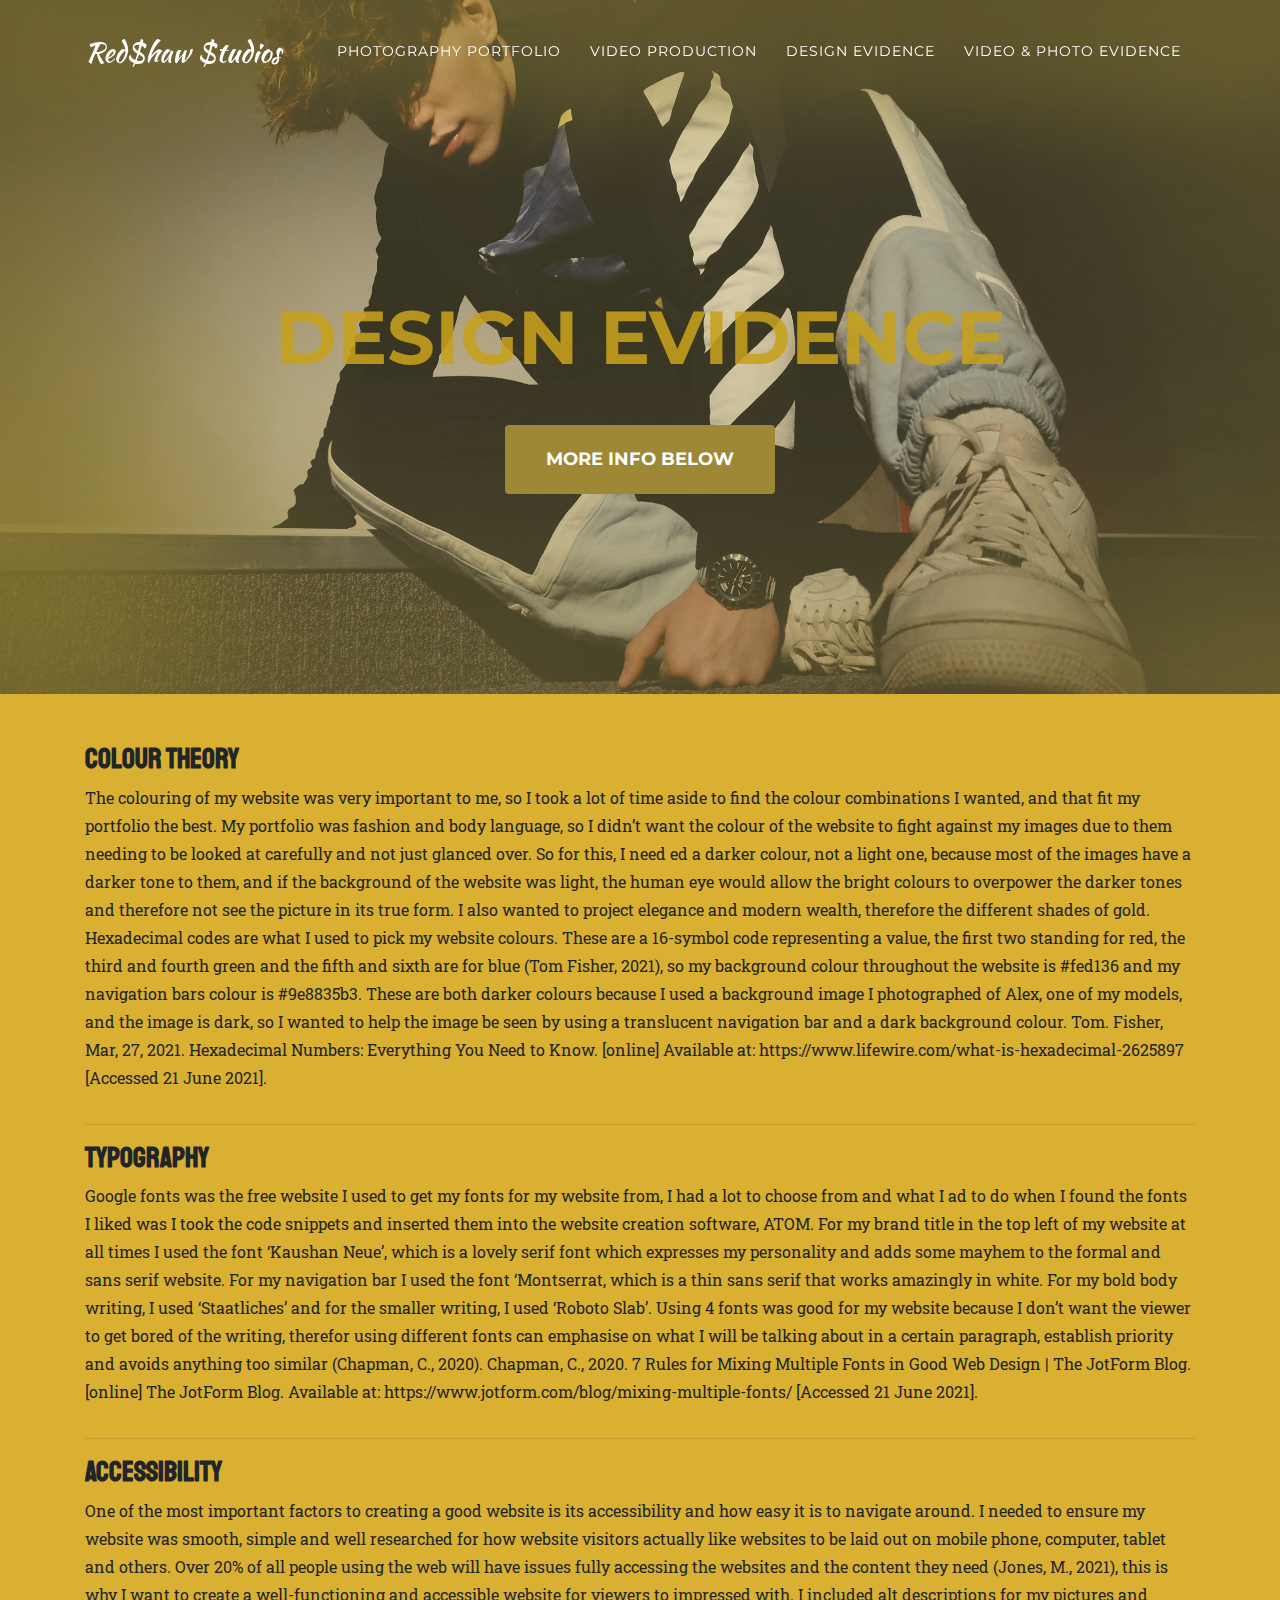
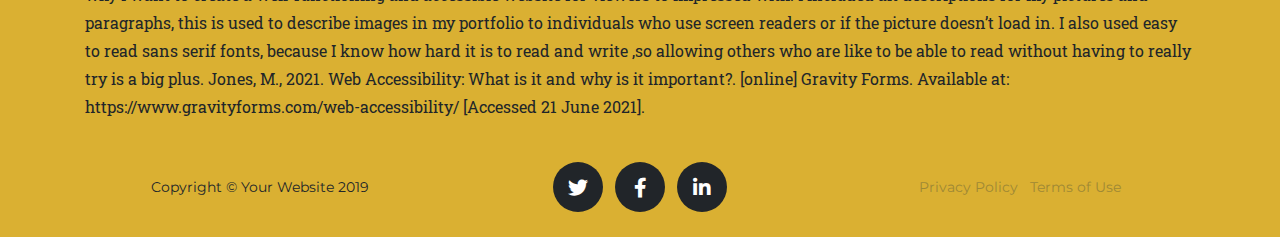
==== commit f1216d82: "text" ====
--- a/design-evidence.html
+++ b/design-evidence.html
@@ -71,16 +71,17 @@
 
   <!-- Page Content -->
       <div class="container mt-5">
-        <!-- Page Heading -->
-        <h1 class="my-4">Code Snippet
-          <small>One Column</small>
-        </h1>
+
         <!-- Project One -->
 
         <div class="row">
           <div class="col-md-12">
-            <h3>Box Four has no imagery</h3>
-            <p>Lorem ipsum dolor sit amet, consectetur adipisicing elit. Explicabo, quidem, consectetur, officia rem officiis illum aliquam perspiciatis aspernatur quod modi hic nemo qui soluta aut eius fugit quam in suscipit?</p>
+            <h3>Colour Theory</h3>
+            <p>
+The colouring of my website was very important to me, so I took a lot of time aside to find the colour combinations I wanted, and that fit my portfolio the best. My portfolio was fashion and body language, so I didn’t want the colour of the website to fight against my images due to them needing to be looked at carefully and not just glanced over. So for this, I need ed a darker colour, not a light one, because most of the images have a darker tone to them, and if the background of the website was light, the human eye would allow the bright colours to overpower the darker tones and therefore not see the picture in its true form. I also wanted to project elegance and modern wealth, therefore the different shades of gold.
+Hexadecimal codes are what I used to pick my website colours. These are a 16-symbol code representing a value, the first two standing for red, the third and fourth green and the fifth and sixth are for blue (Tom Fisher, 2021), so my background colour throughout the website is #fed136 and my navigation bars colour is #9e8835b3. These are both darker colours because I used a background image I photographed of Alex, one of my models, and the image is dark, so I wanted to help the image be seen by using a translucent navigation bar and a dark background colour.
+Tom. Fisher, Mar, 27, 2021. Hexadecimal Numbers: Everything You Need to Know. [online] Available at: https://www.lifewire.com/what-is-hexadecimal-2625897 [Accessed 21 June 2021].
+</p>
           </div>
         </div>
         <!-- /.row -->
@@ -89,8 +90,12 @@
 
         <div class="row">
           <div class="col-md-12">
-            <h3>Box Four has no imagery</h3>
-            <p>Lorem ipsum dolor sit amet, consectetur adipisicing elit. Explicabo, quidem, consectetur, officia rem officiis illum aliquam perspiciatis aspernatur quod modi hic nemo qui soluta aut eius fugit quam in suscipit?</p>
+            <h3>Typography</h3>
+            <p>
+Google fonts was the free website I used to get my fonts for my website from, I had a lot to choose from and what I ad to do when I found the fonts I liked was I took the code snippets and inserted them into the website creation software, ATOM.
+For my brand title in the top left of my website at all times I used the font ‘Kaushan Neue’, which is a lovely serif font which expresses my personality and adds some mayhem to the formal and sans serif website. For my navigation bar I used the font ‘Montserrat, which is a thin sans serif that works amazingly in white. For my bold body writing, I used ‘Staatliches’ and for the smaller writing, I used ‘Roboto Slab’. Using 4 fonts was good for my website because I don’t want the viewer to get bored of the writing, therefor using different fonts can emphasise on what I will be talking about in a certain paragraph, establish priority and avoids anything too similar (Chapman, C., 2020).
+Chapman, C., 2020. 7 Rules for Mixing Multiple Fonts in Good Web Design | The JotForm Blog. [online] The JotForm Blog. Available at: https://www.jotform.com/blog/mixing-multiple-fonts/  [Accessed 21 June 2021].
+ </p>
           </div>
         </div>
         <!-- /.row -->
@@ -99,8 +104,13 @@
 
      <div class="row">
        <div class="col-md-12">
-         <h3>Box Four has no imagery</h3>
-         <p>Lorem ipsum dolor sit amet, consectetur adipisicing elit. Explicabo, quidem, consectetur, officia rem officiis illum aliquam perspiciatis aspernatur quod modi hic nemo qui soluta aut eius fugit quam in suscipit?</p>
+         <h3>Accessibility</h3>
+         <p>
+One of the most important factors to creating a good website is its accessibility and how easy it is to navigate around. I needed to ensure my website was smooth, simple and well researched for how website visitors actually like websites to be laid out on mobile phone, computer, tablet and others.
+Over 20% of all people using the web will have issues fully accessing the websites and the content they need (Jones, M., 2021), this is why I want to create a well-functioning and accessible website for viewers to impressed with.
+I included alt descriptions for my pictures and paragraphs, this is used to describe images in my portfolio to individuals who use screen readers or if the picture doesn’t load in. I also used easy to read sans serif fonts, because I know how hard it is to read and write ,so allowing others who are like to be able to read without having to really try is a big plus.
+Jones, M., 2021. Web Accessibility: What is it and why is it important?. [online] Gravity Forms. Available at: https://www.gravityforms.com/web-accessibility/  [Accessed 21 June 2021].
+</p>
        </div>
      </div>
 
